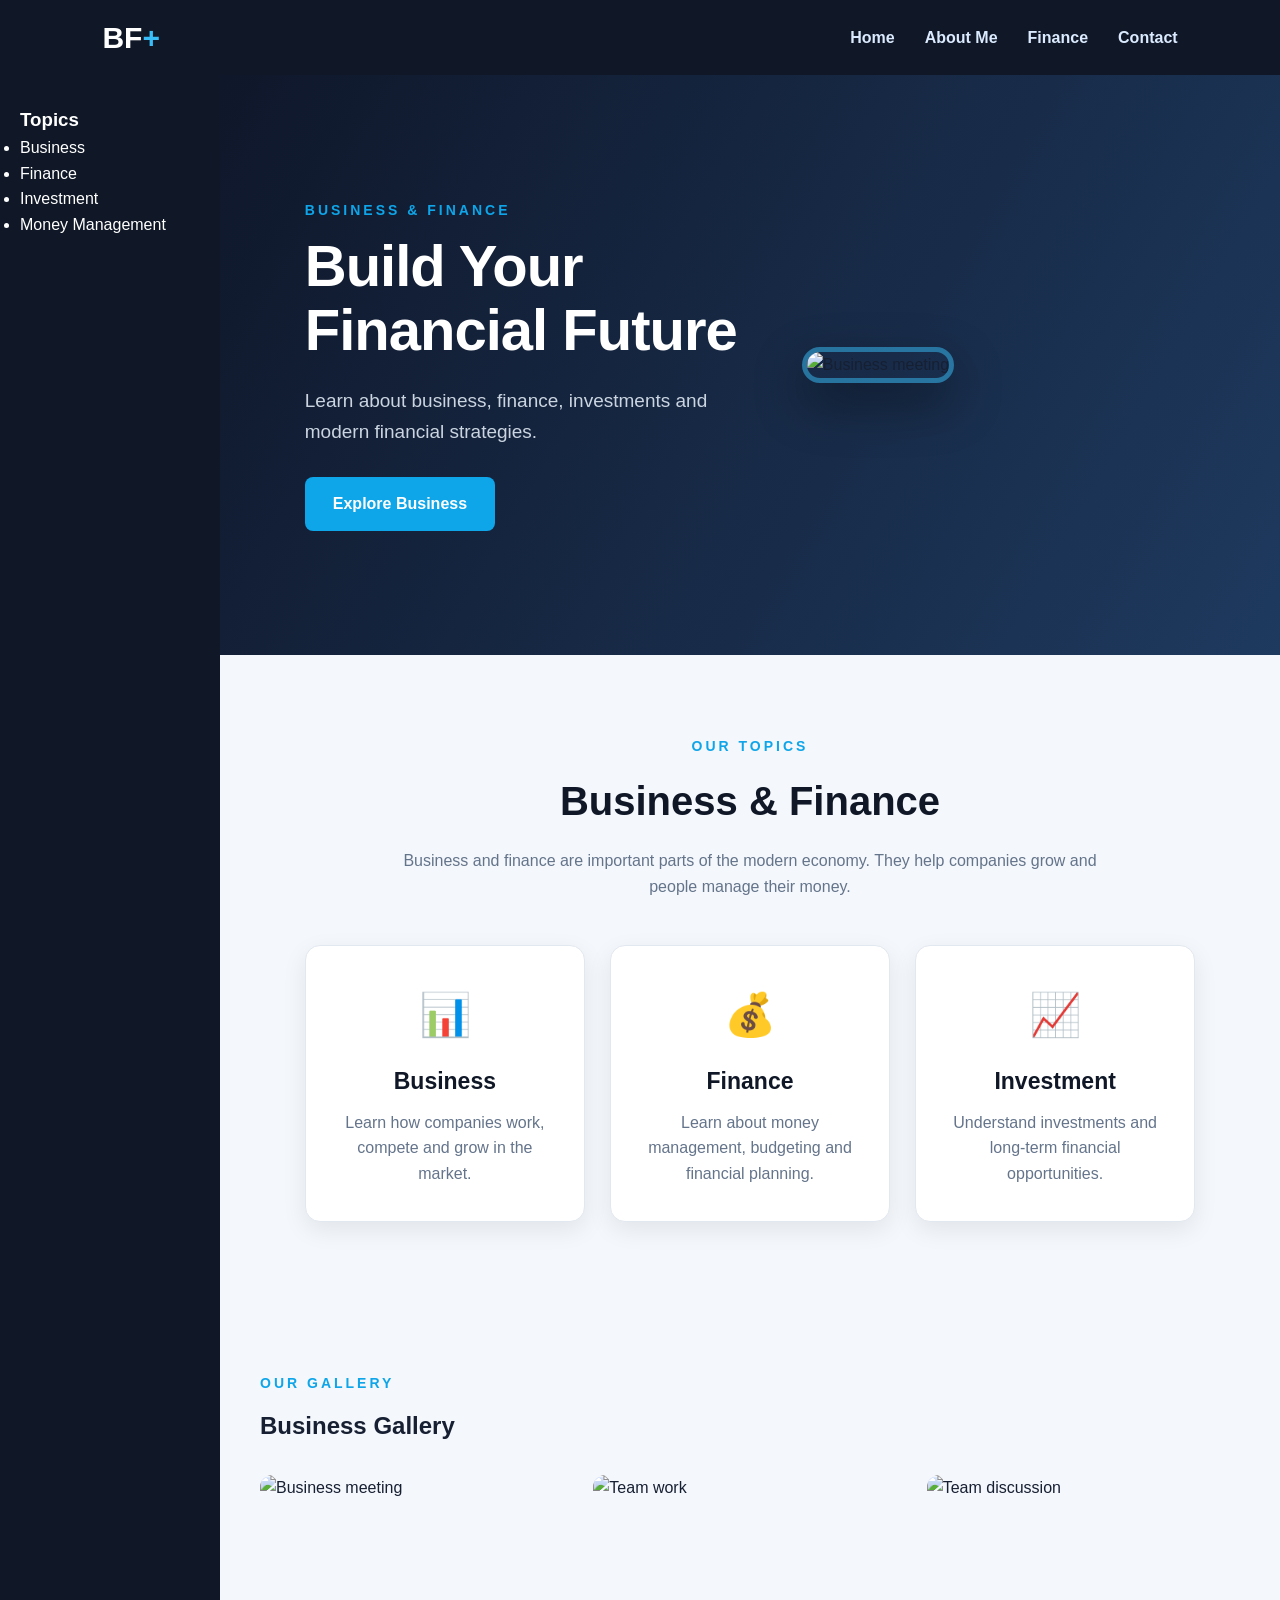
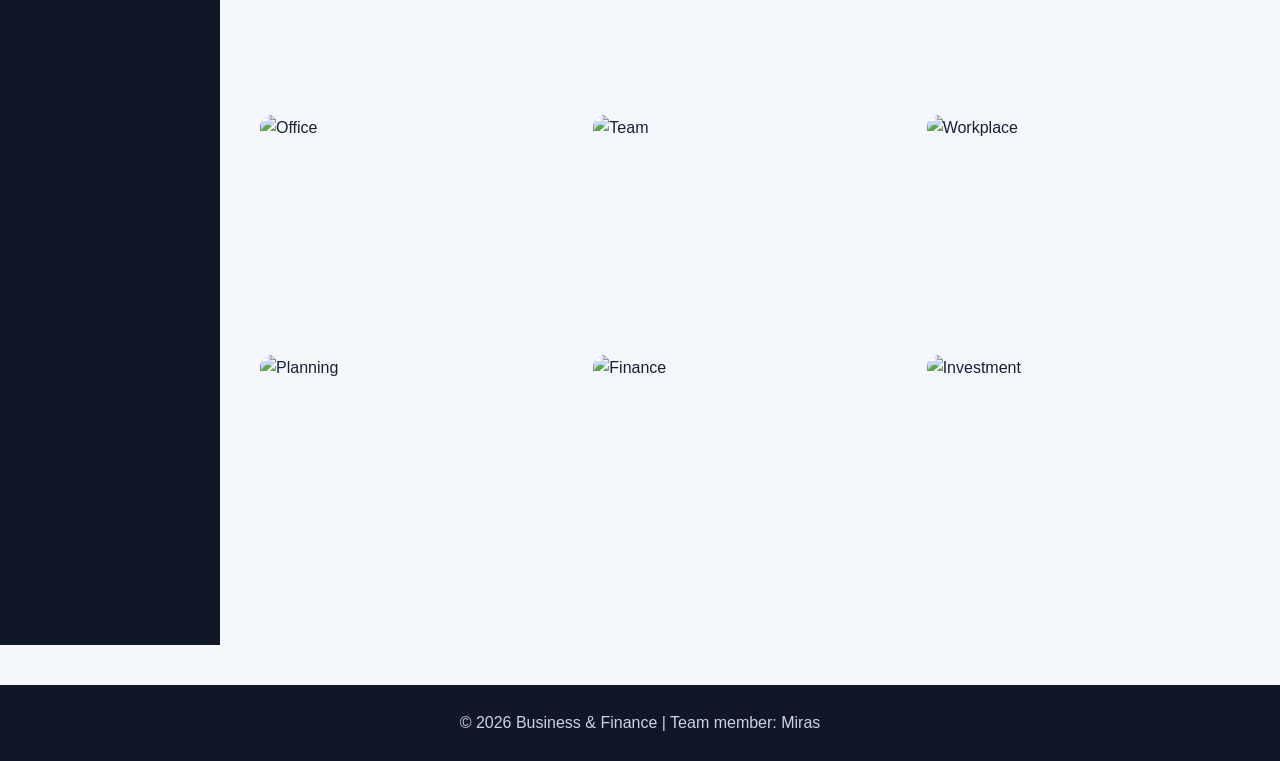
==== index.html @ dcc2f005 "Complete Assignment 2: Flexbox and Grid" ====
<!DOCTYPE html>
<html lang="en">

<head>
    <meta charset="UTF-8">
    <meta name="viewport" content="width=device-width, initial-scale=1.0">

    <title>Business & Finance</title>

    <link rel="stylesheet" href="style.css">
</head>

<body>

<div class="page-layout">

    <nav class="navbar">

        <div class="logo">
            BF<span>+</span>
        </div>

        <ul class="nav-links">
            <li><a href="index.html">Home</a></li>
            <li><a href="about.html">About Me</a></li>
            <li><a href="finance.html">Finance</a></li>
            <li><a href="contact.html">Contact</a></li>
        </ul>

    </nav>


    <aside class="sidebar">

        <h3>Topics</h3>

        <ul>
            <li>Business</li>
            <li>Finance</li>
            <li>Investment</li>
            <li>Money Management</li>
        </ul>

    </aside>


    <main class="main-content">

        <section class="hero">

            <div class="hero-text">

                <p class="small-title">BUSINESS & FINANCE</p>

                <h1 id="main-title">
                    Build Your<br>
                    Financial Future
                </h1>

                <p>
                    Learn about business, finance, investments
                    and modern financial strategies.
                </p>

                <a href="about.html" class="button">
                    Explore Business
                </a>

            </div>


            <div class="hero-image">

                <img
                        src="https://images.unsplash.com/photo-1556761175-b413da4baf72?auto=format&fit=crop&w=1000&q=80"
                        alt="Business meeting"
                >

            </div>

        </section>


        <section class="content-section">

            <p class="small-title">OUR TOPICS</p>

            <h2>Business & Finance</h2>

            <p class="section-text">
                Business and finance are important parts of the modern economy.
                They help companies grow and people manage their money.
            </p>


            <div class="cards">

                <div class="card">

                    <div class="card-icon">📊</div>

                    <h3>Business</h3>

                    <p>
                        Learn how companies work, compete
                        and grow in the market.
                    </p>

                </div>


                <div class="card">

                    <div class="card-icon">💰</div>

                    <h3>Finance</h3>

                    <p>
                        Learn about money management,
                        budgeting and financial planning.
                    </p>

                </div>


                <div class="card">

                    <div class="card-icon">📈</div>

                    <h3>Investment</h3>

                    <p>
                        Understand investments and
                        long-term financial opportunities.
                    </p>

                </div>

            </div>

        </section>
        <section class="gallery-section">

            <p class="small-title">OUR GALLERY</p>

            <h2>Business Gallery</h2>

            <div class="gallery">

                <div class="gallery-item">
                    <img src="https://images.unsplash.com/photo-1556761175-5973dc0f32e7?auto=format&fit=crop&w=600&q=80" alt="Business meeting">
                    <div class="gallery-caption">Business Meeting</div>
                </div>

                <div class="gallery-item">
                    <img src="https://images.unsplash.com/photo-1556761175-b413da4baf72?auto=format&fit=crop&w=600&q=80" alt="Team work">
                    <div class="gallery-caption">Team Work</div>
                </div>

                <div class="gallery-item">
                    <img src="https://images.unsplash.com/photo-1552664730-d307ca884978?auto=format&fit=crop&w=600&q=80" alt="Team discussion">
                    <div class="gallery-caption">Team Discussion</div>
                </div>

                <div class="gallery-item">
                    <img src="https://images.unsplash.com/photo-1551836022-d5d88e9218df?auto=format&fit=crop&w=600&q=80" alt="Office">
                    <div class="gallery-caption">Modern Office</div>
                </div>

                <div class="gallery-item">
                    <img src="https://images.unsplash.com/photo-1521737711867-e3b97375f902?auto=format&fit=crop&w=600&q=80" alt="Team">
                    <div class="gallery-caption">Our Team</div>
                </div>

                <div class="gallery-item">
                    <img src="https://images.unsplash.com/photo-1553877522-43269d4ea984?auto=format&fit=crop&w=600&q=80" alt="Workplace">
                    <div class="gallery-caption">Workplace</div>
                </div>

                <div class="gallery-item">
                    <img src="https://images.unsplash.com/photo-1454165804606-c3d57bc86b40?auto=format&fit=crop&w=600&q=80" alt="Planning">
                    <div class="gallery-caption">Financial Planning</div>
                </div>

                <div class="gallery-item">
                    <img src="https://images.unsplash.com/photo-1554224155-6726b3ff858f?auto=format&fit=crop&w=600&q=80" alt="Finance">
                    <div class="gallery-caption">Finance</div>
                </div>

                <div class="gallery-item">
                    <img src="https://images.unsplash.com/photo-1559526324-593bc073d938?auto=format&fit=crop&w=600&q=80" alt="Investment">
                    <div class="gallery-caption">Investment</div>
                </div>

            </div>

        </section>

    </main>


    <footer>

        <p>
            © 2026 Business & Finance |
            Team member: Miras
        </p>

    </footer>

</div>

</body>
</html>
---- style.css ----
* {

    margin: 0;
    padding: 0;
    box-sizing: border-box;
}


body {
    font-family: Arial, sans-serif;
    background: #f4f7fb;
    color: #172033;
    line-height: 1.6;
}


/* ================= NAVIGATION ================= */

.navbar {
    min-height: 75px;
    padding: 0 8%;

    display: flex;
    align-items: center;
    justify-content: space-between;

    background: #101827;

    box-shadow: 0 4px 20px rgba(0, 0, 0, 0.2);
}


.logo {
    color: white;
    font-size: 30px;
    font-weight: bold;
}


.logo span {
    color: #38bdf8;
}


.nav-links {
    display: flex;
    gap: 30px;

    list-style: none;
}


.nav-links a {
    color: #dbeafe;

    text-decoration: none;

    font-weight: bold;

    transition: 0.3s;
}


.nav-links a:hover {
    color: #38bdf8;
}


/* ================= HERO ================= */

.hero {
    min-height: 580px;

    padding: 70px 8%;

    display: flex;
    align-items: center;

    gap: 60px;

    background: linear-gradient(
            120deg,
            #0f172a,
            #1e3a5f
    );
}


.hero-text {
    width: 50%;
}


.small-title {
    color: #0ea5e9;

    font-size: 14px;

    font-weight: bold;

    letter-spacing: 3px;

    margin-bottom: 12px;
}


.hero-text h1 {
    color: white;

    font-size: 58px;

    line-height: 1.1;

    margin-bottom: 25px;
}


#main-title {
    letter-spacing: -1px;
}


.hero-text > p:not(.small-title) {
    color: #cbd5e1;

    font-size: 19px;

    max-width: 550px;

    margin-bottom: 30px;
}


.hero-image {
    width: 45%;
}


.hero-image img {
    width: 100%;

    height: 360px;

    object-fit: cover;

    border-radius: 20px;

    border: 5px solid rgba(56, 189, 248, 0.5);

    box-shadow:
            0 20px 50px rgba(0, 0, 0, 0.4);
}


.button {
    display: inline-block;

    padding: 14px 28px;

    background: #0ea5e9;

    color: white;

    text-decoration: none;

    border-radius: 8px;

    font-weight: bold;

    transition: 0.3s;
}


.button:hover {
    background: #0284c7;

    transform: translateY(-3px);
}


/* ================= HOME ================= */

.content-section {
    padding: 80px 8%;

    text-align: center;
}


.content-section h2 {
    font-size: 40px;

    color: #101827;

    margin-bottom: 15px;
}


.section-text {
    max-width: 700px;

    margin: auto;

    color: #64748b;
}


.cards {
    display: flex;


    gap: 25px;

    margin-top: 45px;
}


.card {
    background: white;

    padding: 35px 25px;

    border-radius: 15px;

    border: 1px solid #e2e8f0;

    box-shadow: 0 8px 25px rgba(15, 23, 42, 0.08);

    transition: 0.3s;

    flex: 1;
    display: flex;
    flex-direction: column;
}


.card:hover {
    transform: translateY(-8px);

    box-shadow:
            0 15px 35px rgba(15, 23, 42, 0.15);
}


.card-icon {
    font-size: 42px;

    margin-bottom: 15px;
}


.card h3 {
    color: #101827;

    font-size: 23px;

    margin-bottom: 10px;
}


.card p {
    color: #64748b;
}


/* ================= ABOUT ================= */

.about-section {
    padding: 80px 8%;

    text-align: center;
}


.about-section h1 {
    font-size: 42px;

    color: #101827;

    margin-bottom: 15px;
}


.profile {
    max-width: 1000px;

    margin: 40px auto 0;

    background: white;

    padding: 45px;

    border-radius: 20px;

    box-shadow:
            0 10px 30px rgba(15, 23, 42, 0.08);
}


/* ABOUT TOP */

.about-top {
    display: grid;

    grid-template-columns: 260px 1fr;

    gap: 45px;

    align-items: center;

    text-align: left;
}


.profile-img {
    width: 240px;

    height: 240px;

    object-fit: cover;

    border-radius: 50%;

    border: 6px solid #0ea5e9;

    box-shadow:
            0 10px 30px rgba(14, 165, 233, 0.2);
}


.about-intro h2 {
    font-size: 34px;

    color: #101827;

    margin-bottom: 15px;
}


.about-intro p {
    color: #64748b;

    margin-bottom: 15px;
}


.about-intro .button {
    margin-top: 10px;
}


/* INFO CARDS */

.info-cards {
    display: grid;

    grid-template-columns:
        repeat(3, 1fr);

    gap: 18px;

    margin-top: 45px;
}


.info-card {
    padding: 22px;

    background: #f8fafc;

    border: 1px solid #e2e8f0;

    border-radius: 14px;

    text-align: center;
}


.info-card span {
    display: block;

    color: #0ea5e9;

    font-size: 25px;

    font-weight: bold;

    margin-bottom: 5px;
}


.info-card p {
    color: #64748b;

    margin: 0;
}


/* ABOUT CONTENT */

.about-content {
    display: grid;

    grid-template-columns: 1fr 1fr;

    gap: 25px;

    margin-top: 35px;
}


.about-box {
    padding: 30px;

    background: #f8fafc;

    border-radius: 15px;

    border: 1px solid #e2e8f0;

    text-align: left;
}


.about-box h3 {
    font-size: 23px;

    color: #101827;

    margin-bottom: 15px;
}


.about-box p {
    color: #64748b;

    margin-bottom: 12px;
}


.about-box ul {
    margin-left: 20px;
}


.about-box li {
    color: #475569;

    margin-bottom: 9px;
}


/* MY VISION */

.career-box {
    margin-top: 35px;

    padding: 40px;

    background:
            linear-gradient(
                    120deg,
                    #0f172a,
                    #1e3a5f
            );

    border-radius: 18px;

    text-align: left;
}


.career-box h2 {
    color: white;

    font-size: 30px;

    margin-bottom: 15px;
}


.career-box p:not(.small-title) {
    color: #cbd5e1;

    margin-bottom: 12px;
}


/* JOIN BOX */

.join-box {
    margin-top: 30px;

    padding: 35px;

    background: #f0f9ff;

    border-radius: 18px;

    border: 1px solid #bae6fd;
}


.join-box h2 {
    color: #101827;

    font-size: 28px;

    margin-bottom: 12px;
}


.join-box p {
    color: #64748b;

    max-width: 650px;

    margin: 0 auto 22px;
}


/* ================= FINANCE ================= */

.finance-section {
    padding: 80px 8%;

    text-align: center;
}


.finance-section h1 {
    font-size: 42px;

    color: #101827;

    margin-bottom: 15px;
}


.intro {
    max-width: 750px;

    margin: auto;

    color: #64748b;
}


.finance-image {
    width: 100%;

    max-width: 1000px;

    height: 330px;

    object-fit: cover;

    display: block;

    margin: 35px auto;

    border-radius: 18px;

    box-shadow:
            0 10px 30px rgba(15, 23, 42, 0.15);
}


.finance-grid {
    display: grid;

    grid-template-columns:
        repeat(2, 1fr);

    gap: 25px;

    margin: 40px 0;
}


.finance-card {
    background: white;

    padding: 30px;

    text-align: left;

    border-radius: 15px;

    border: 1px solid #e2e8f0;

    box-shadow:
            0 8px 20px rgba(15, 23, 42, 0.07);

    transition: 0.3s;
}


.finance-card:hover {
    transform: translateY(-5px);

    border-color: #38bdf8;
}


.finance-card h2 {
    color: #101827;

    margin-bottom: 10px;
}


.finance-card p {
    color: #64748b;
}


/* ================= TABLE ================= */

.table-title {
    margin-top: 60px;

    margin-bottom: 20px;

    color: #101827;
}


.finance-table {
    width: 100%;

    border-collapse: collapse;

    background: white;

    border-radius: 12px;

    overflow: hidden;

    box-shadow:
            0 8px 25px rgba(15, 23, 42, 0.08);
}


.finance-table th {
    background: #101827;

    color: white;

    padding: 17px;

    text-align: left;
}


.finance-table td {
    padding: 16px;

    border-bottom:
            1px solid #e2e8f0;

    text-align: left;
}


.finance-table tr:hover {
    background: #f0f9ff;
}


/* ================= CONTACT ================= */

.contact-section {
    padding: 80px 8%;

    text-align: center;
}


.contact-section h1 {
    font-size: 42px;

    color: #101827;

    margin-bottom: 10px;
}


.contact-intro {
    color: #64748b;

    margin-bottom: 35px;
}


.contact-container {
    max-width: 750px;

    margin: auto;

    background: white;

    padding: 40px;

    border-radius: 20px;

    box-shadow:
            0 10px 30px rgba(15, 23, 42, 0.1);
}


.contact-image {
    width: 100%;

    height: 230px;

    object-fit: cover;

    border-radius: 14px;

    margin-bottom: 30px;
}


/* ================= FORM ================= */

form {
    text-align: left;
}


.form-group {
    margin-bottom: 22px;
}


.form-group > label {
    display: block;

    font-weight: bold;

    margin-bottom: 8px;

    color: #172033;
}


.form-group input,
.form-group select,
.form-group textarea {
    width: 100%;

    padding: 13px;

    border:
            1px solid #cbd5e1;

    border-radius: 8px;

    font-size: 16px;

    font-family: Arial, sans-serif;

    outline: none;
}


.form-group input:focus,
.form-group select:focus,
.form-group textarea:focus {
    border-color: #0ea5e9;

    box-shadow:
            0 0 0 3px
            rgba(14, 165, 233, 0.12);
}


.form-group textarea {
    min-height: 140px;

    resize: vertical;
}


.radio-group {
    display: flex;

    gap: 25px;

    flex-wrap: wrap;
}


.radio-group label {
    color: #475569;
}


.radio-group input {
    width: auto;

    margin-right: 5px;
}


.submit-button {
    width: 100%;

    padding: 14px;

    background: #0ea5e9;

    color: white;

    border: none;

    border-radius: 8px;

    font-size: 16px;

    font-weight: bold;

    cursor: pointer;

    transition: 0.3s;
}


.submit-button:hover {
    background: #0284c7;

    transform: translateY(-2px);
}


/* ================= FOOTER ================= */

footer {
    background: #101827;

    color: #cbd5e1;

    text-align: center;

    padding: 25px;

    margin-top: 40px;
}


footer p {
    margin: 0;
}


/* ================= MOBILE ================= */

@media (max-width: 768px) {

    .navbar {
        flex-direction: column;

        padding: 20px;

        gap: 15px;
    }


    .nav-links {
        gap: 15px;

        flex-wrap: wrap;

        justify-content: center;
    }


    .hero {
        flex-direction: column;

        text-align: center;

        padding: 60px 6%;
    }


    .hero-text,
    .hero-image {
        width: 100%;
    }


    .hero-text h1 {
        font-size: 40px;
    }


    .cards {
        grid-template-columns: 1fr;
    }


    .about-top {
        grid-template-columns: 1fr;

        text-align: center;
    }


    .profile-img {
        margin: auto;
    }


    .info-cards {
        grid-template-columns: 1fr;
    }


    .about-content {
        grid-template-columns: 1fr;
    }


    .finance-grid {
        grid-template-columns: 1fr;
    }


    .finance-table {
        font-size: 13px;
    }


    .finance-table th,
    .finance-table td {
        padding: 10px;
    }


    .profile,
    .contact-container {
        padding: 25px;
    }


    .career-box {
        padding: 28px;
    }


    .radio-group {
        flex-direction: column;

        gap: 8px;
    }
    .page-layout {
        display: grid;

        grid-template-columns: 220px 1fr;

        grid-template-rows: auto 1fr auto;

        grid-template-areas:
        "header header"
        "sidebar main"
        "footer footer";

        min-height: 100vh;
    }
    .navbar {
        grid-area: header;
    }

    .sidebar {
        grid-area: sidebar;
    }

    .main-content {
        grid-area: main;
    }

    footer {
        grid-area: footer;
    }
    .sidebar {
        background: #101827;
        color: white;
        padding: 30px 20px;
    }

    .sidebar h3 {
        margin-bottom: 20px;
    }

    .sidebar ul {
        list-style: none;
        padding: 0;
    }

    .sidebar li {
        margin-bottom: 15px;
    }
    .main-content {
        min-width: 0;
    }

}
/* ================= ASSIGNMENT 2 GRID ================= */

.page-layout {
    display: grid !important;
    grid-template-columns: 220px 1fr;
    grid-template-rows: auto 1fr auto;

    grid-template-areas:
        "header header"
        "sidebar main"
        "footer footer";

    min-height: 100vh;
}

.page-layout > .navbar {
    grid-area: header;
}

.page-layout > .sidebar {
    grid-area: sidebar;

    background: #101827;
    color: white;

    padding: 30px 20px;
}

.page-layout > .main-content {
    grid-area: main;
    min-width: 0;
}

.page-layout > footer {
    grid-area: footer;
}
.gallery-section {
    padding: 70px 40px;
}

.gallery-section h2 {
    margin-bottom: 30px;
}

.gallery {
    display: grid;
    grid-template-columns: repeat(3, 1fr);
    gap: 20px;
}

.gallery-item {
    position: relative;
    overflow: hidden;
    border-radius: 12px;
    height: 220px;
}

.gallery-item img {
    width: 100%;
    height: 100%;
    object-fit: cover;
    display: block;
}
.gallery-caption {
    position: absolute;
    bottom: 0;
    left: 0;
    right: 0;

    padding: 15px;

    background: rgba(16, 24, 39, 0.8);
    color: white;

    text-align: center;

    transform: translateY(100%);
    transition: 0.3s;
}

.gallery-item:hover .gallery-caption {
    transform: translateY(0);
}
@media (max-width: 768px) {

    .page-layout {
        grid-template-columns: 1fr;

        grid-template-rows: auto auto 1fr auto;

        grid-template-areas:
            "header"
            "sidebar"
            "main"
            "footer";
    }

    .navbar {
        flex-direction: column;
        gap: 20px;
        padding: 20px;
    }

    .nav-links {
        gap: 15px;
        flex-wrap: wrap;
        justify-content: center;
    }

    .sidebar {
        padding: 20px;
    }

    .hero {
        flex-direction: column;
    }

    .cards {
        flex-direction: column;
    }

    .gallery {
        grid-template-columns: 1fr;
    }
}
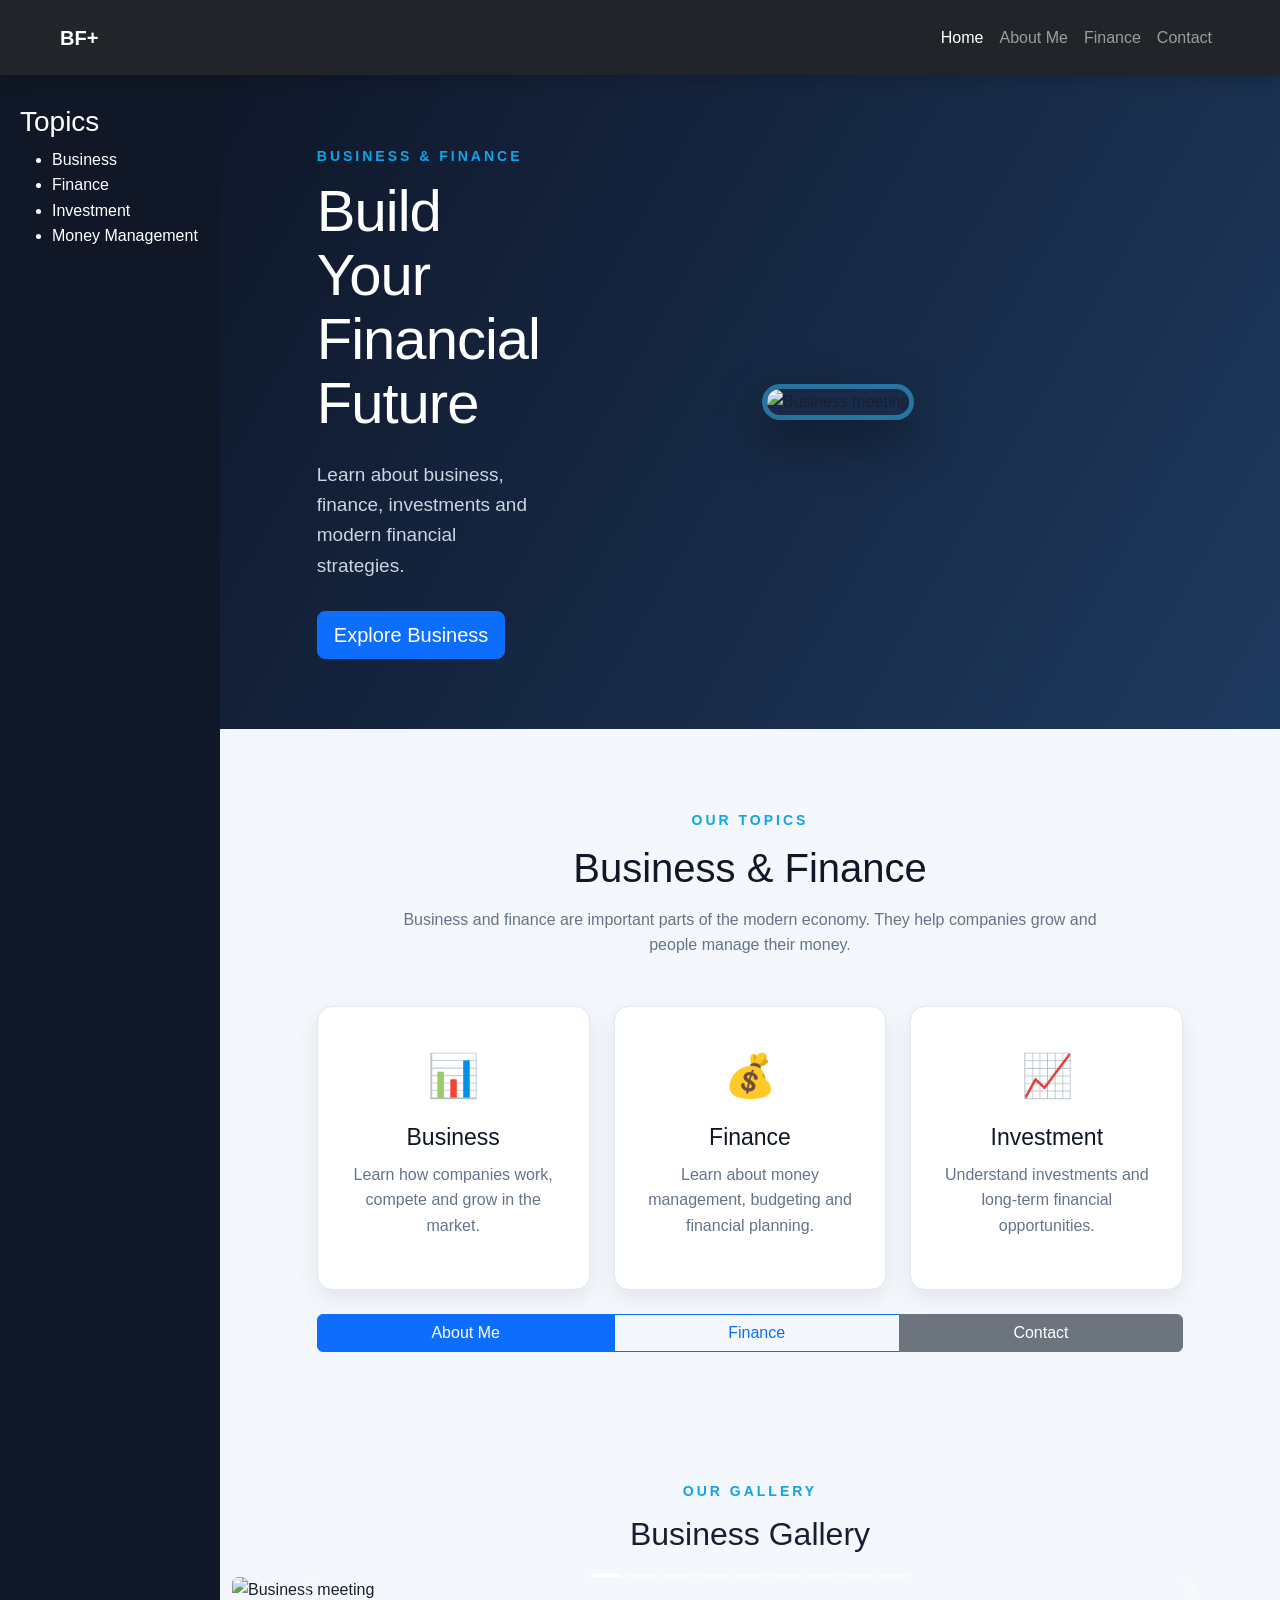
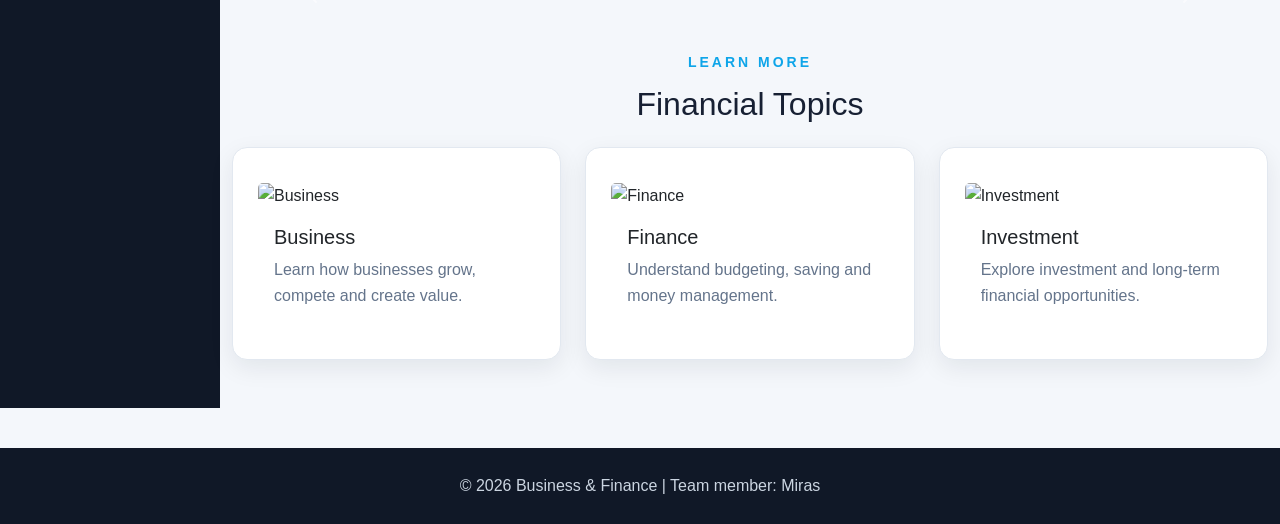
==== commit 8395f676: "Add responsive Bootstrap design" ====
--- a/index.html
+++ b/index.html
@@ -7,6 +7,11 @@
 
     <title>Business & Finance</title>
 
+    <!-- Bootstrap CSS -->
+    <link href="https://cdn.jsdelivr.net/npm/bootstrap@5.3.8/dist/css/bootstrap.min.css"
+          rel="stylesheet">
+
+    <!-- My CSS -->
     <link rel="stylesheet" href="style.css">
 </head>
 
@@ -14,21 +19,66 @@
 
 <div class="page-layout">
 
-    <nav class="navbar">
-
-        <div class="logo">
-            BF<span>+</span>
+    <!-- ================= NAVIGATION ================= -->
+
+    <nav class="navbar navbar-expand-lg navbar-dark bg-dark px-3 px-lg-5 py-3">
+
+        <div class="container-fluid">
+
+            <a class="navbar-brand fw-bold" href="index.html">
+                BF+
+            </a>
+
+            <button class="navbar-toggler"
+                    type="button"
+                    data-bs-toggle="collapse"
+                    data-bs-target="#mainNavbar"
+                    aria-controls="mainNavbar"
+                    aria-expanded="false"
+                    aria-label="Toggle navigation">
+
+                <span class="navbar-toggler-icon"></span>
+
+            </button>
+
+            <div class="collapse navbar-collapse" id="mainNavbar">
+
+                <ul class="navbar-nav ms-auto">
+
+                    <li class="nav-item">
+                        <a class="nav-link active" href="index.html">
+                            Home
+                        </a>
+                    </li>
+
+                    <li class="nav-item">
+                        <a class="nav-link" href="about.html">
+                            About Me
+                        </a>
+                    </li>
+
+                    <li class="nav-item">
+                        <a class="nav-link" href="finance.html">
+                            Finance
+                        </a>
+                    </li>
+
+                    <li class="nav-item">
+                        <a class="nav-link" href="contact.html">
+                            Contact
+                        </a>
+                    </li>
+
+                </ul>
+
+            </div>
+
         </div>
 
-        <ul class="nav-links">
-            <li><a href="index.html">Home</a></li>
-            <li><a href="about.html">About Me</a></li>
-            <li><a href="finance.html">Finance</a></li>
-            <li><a href="contact.html">Contact</a></li>
-        </ul>
-
     </nav>
 
+
+    <!-- ================= SIDEBAR ================= -->
 
     <aside class="sidebar">
 
@@ -44,160 +94,534 @@
     </aside>
 
 
+    <!-- ================= MAIN ================= -->
+
     <main class="main-content">
 
+
+        <!-- ================= HERO ================= -->
+
         <section class="hero">
 
-            <div class="hero-text">
-
-                <p class="small-title">BUSINESS & FINANCE</p>
-
-                <h1 id="main-title">
-                    Build Your<br>
-                    Financial Future
-                </h1>
-
-                <p>
-                    Learn about business, finance, investments
-                    and modern financial strategies.
-                </p>
-
-                <a href="about.html" class="button">
-                    Explore Business
-                </a>
+            <div class="container">
+
+                <div class="row align-items-center g-4">
+
+                    <!-- LEFT SIDE -->
+
+                    <div class="col-12 col-lg-6">
+
+                        <div class="hero-text">
+
+                            <p class="small-title">
+                                BUSINESS & FINANCE
+                            </p>
+
+                            <h1 id="main-title">
+                                Build Your<br>
+                                Financial Future
+                            </h1>
+
+                            <p>
+                                Learn about business, finance,
+                                investments and modern financial
+                                strategies.
+                            </p>
+
+                            <a href="about.html" class="btn btn-primary btn-lg">
+                                Explore Business
+                            </a>
+                        </div>
+
+                    </div>
+
+
+                    <!-- RIGHT SIDE -->
+
+                    <div class="col-12 col-lg-6">
+
+                        <div class="hero-image">
+
+                            <img
+                                    src="https://images.unsplash.com/photo-1556761175-b413da4baf72?auto=format&fit=crop&w=1000&q=80"
+                                    alt="Business meeting"
+                            >
+
+                        </div>
+
+                    </div>
+
+                </div>
 
             </div>
 
-
-            <div class="hero-image">
-
-                <img
-                        src="https://images.unsplash.com/photo-1556761175-b413da4baf72?auto=format&fit=crop&w=1000&q=80"
-                        alt="Business meeting"
-                >
+        </section>
+
+
+        <!-- ================= TOPICS ================= -->
+
+        <section class="content-section">
+
+            <p class="small-title">
+                OUR TOPICS
+            </p>
+
+            <h2>
+                Business & Finance
+            </h2>
+
+            <p class="section-text">
+                Business and finance are important parts
+                of the modern economy. They help companies
+                grow and people manage their money.
+            </p>
+
+
+            <!-- BOOTSTRAP GRID -->
+
+            <div class="container mt-5">
+
+                <div class="row g-4">
+
+
+                    <!-- CARD 1 -->
+
+                    <div class="col-12 col-md-6 col-lg-4">
+
+                        <div class="card h-100">
+
+                            <div class="card-icon">
+                                📊
+                            </div>
+
+                            <h3>
+                                Business
+                            </h3>
+
+                            <p>
+                                Learn how companies work,
+                                compete and grow in the market.
+                            </p>
+
+                        </div>
+
+                    </div>
+
+
+                    <!-- CARD 2 -->
+
+                    <div class="col-12 col-md-6 col-lg-4">
+
+                        <div class="card h-100">
+
+                            <div class="card-icon">
+                                💰
+                            </div>
+
+                            <h3>
+                                Finance
+                            </h3>
+
+                            <p>
+                                Learn about money management,
+                                budgeting and financial planning.
+                            </p>
+
+                        </div>
+
+                    </div>
+
+
+                    <!-- CARD 3 -->
+
+                    <div class="col-12 col-md-6 col-lg-4">
+
+                        <div class="card h-100">
+
+                            <div class="card-icon">
+                                📈
+                            </div>
+
+                            <h3>
+                                Investment
+                            </h3>
+
+                            <p>
+                                Understand investments and
+                                long-term financial opportunities.
+                            </p>
+
+                        </div>
+
+                    </div>
+
+                    <div class="btn-group mt-4" role="group">
+
+                        <a href="about.html" class="btn btn-primary">
+                            About Me
+                        </a>
+
+                        <a href="finance.html" class="btn btn-outline-primary">
+                            Finance
+                        </a>
+
+                        <a href="contact.html" class="btn btn-secondary">
+                            Contact
+                        </a>
+
+                    </div>
+
+
+                </div>
 
             </div>
 
         </section>
 
 
-        <section class="content-section">
-
-            <p class="small-title">OUR TOPICS</p>
-
-            <h2>Business & Finance</h2>
-
-            <p class="section-text">
-                Business and finance are important parts of the modern economy.
-                They help companies grow and people manage their money.
-            </p>
-
-
-            <div class="cards">
-
-                <div class="card">
-
-                    <div class="card-icon">📊</div>
-
-                    <h3>Business</h3>
-
-                    <p>
-                        Learn how companies work, compete
-                        and grow in the market.
-                    </p>
+        <!-- ================= GALLERY ================= -->
+
+        <!-- ================= BOOTSTRAP CAROUSEL ================= -->
+
+        <!-- ================= BOOTSTRAP CAROUSEL ================= -->
+
+        <section class="container my-5">
+
+            <p class="small-title text-center">OUR GALLERY</p>
+            <h2 class="text-center mb-4">Business Gallery</h2>
+
+            <div id="businessCarousel"
+                 class="carousel slide"
+                 data-bs-ride="carousel">
+
+                <!-- INDICATORS -->
+                <div class="carousel-indicators">
+
+                    <button type="button"
+                            data-bs-target="#businessCarousel"
+                            data-bs-slide-to="0"
+                            class="active"
+                            aria-current="true"
+                            aria-label="Slide 1"></button>
+
+                    <button type="button"
+                            data-bs-target="#businessCarousel"
+                            data-bs-slide-to="1"
+                            aria-label="Slide 2"></button>
+
+                    <button type="button"
+                            data-bs-target="#businessCarousel"
+                            data-bs-slide-to="2"
+                            aria-label="Slide 3"></button>
+
+                    <button type="button"
+                            data-bs-target="#businessCarousel"
+                            data-bs-slide-to="3"
+                            aria-label="Slide 4"></button>
+
+                    <button type="button"
+                            data-bs-target="#businessCarousel"
+                            data-bs-slide-to="4"
+                            aria-label="Slide 5"></button>
+
+                    <button type="button"
+                            data-bs-target="#businessCarousel"
+                            data-bs-slide-to="5"
+                            aria-label="Slide 6"></button>
+
+                    <button type="button"
+                            data-bs-target="#businessCarousel"
+                            data-bs-slide-to="6"
+                            aria-label="Slide 7"></button>
+
+                    <button type="button"
+                            data-bs-target="#businessCarousel"
+                            data-bs-slide-to="7"
+                            aria-label="Slide 8"></button>
+
+                    <button type="button"
+                            data-bs-target="#businessCarousel"
+                            data-bs-slide-to="8"
+                            aria-label="Slide 9"></button>
 
                 </div>
 
 
-                <div class="card">
-
-                    <div class="card-icon">💰</div>
-
-                    <h3>Finance</h3>
-
-                    <p>
-                        Learn about money management,
-                        budgeting and financial planning.
-                    </p>
+                <!-- IMAGES -->
+                <div class="carousel-inner rounded">
+
+                    <!-- 1 -->
+                    <div class="carousel-item active">
+
+                        <img
+                                src="https://images.unsplash.com/photo-1556761175-5973dc0f32e7?auto=format&fit=crop&w=1000&q=80"
+                                class="d-block w-100"
+                                alt="Business meeting">
+
+                        <div class="carousel-caption">
+                            <h5>Business Meeting</h5>
+                        </div>
+
+                    </div>
+
+
+                    <!-- 2 -->
+                    <div class="carousel-item">
+
+                        <img
+                                src="https://images.unsplash.com/photo-1556761175-b413da4baf72?auto=format&fit=crop&w=1000&q=80"
+                                class="d-block w-100"
+                                alt="Team work">
+
+                        <div class="carousel-caption">
+                            <h5>Team Work</h5>
+                        </div>
+
+                    </div>
+
+
+                    <!-- 3 -->
+                    <div class="carousel-item">
+
+                        <img
+                                src="https://images.unsplash.com/photo-1552664730-d307ca884978?auto=format&fit=crop&w=1000&q=80"
+                                class="d-block w-100"
+                                alt="Team discussion">
+
+                        <div class="carousel-caption">
+                            <h5>Team Discussion</h5>
+                        </div>
+
+                    </div>
+
+
+                    <!-- 4 -->
+                    <div class="carousel-item">
+
+                        <img
+                                src="https://images.unsplash.com/photo-1551836022-d5d88e9218df?auto=format&fit=crop&w=1000&q=80"
+                                class="d-block w-100"
+                                alt="Modern office">
+
+                        <div class="carousel-caption">
+                            <h5>Modern Office</h5>
+                        </div>
+
+                    </div>
+
+
+                    <!-- 5 -->
+                    <div class="carousel-item">
+
+                        <img
+                                src="https://images.unsplash.com/photo-1521737711867-e3b97375f902?auto=format&fit=crop&w=1000&q=80"
+                                class="d-block w-100"
+                                alt="Business team">
+
+                        <div class="carousel-caption">
+                            <h5>Our Team</h5>
+                        </div>
+
+                    </div>
+
+
+                    <!-- 6 -->
+                    <div class="carousel-item">
+
+                        <img
+                                src="https://images.unsplash.com/photo-1553877522-43269d4ea984?auto=format&fit=crop&w=1000&q=80"
+                                class="d-block w-100"
+                                alt="Workplace">
+
+                        <div class="carousel-caption">
+                            <h5>Workplace</h5>
+                        </div>
+
+                    </div>
+
+
+                    <!-- 7 -->
+                    <div class="carousel-item">
+
+                        <img
+                                src="https://images.unsplash.com/photo-1454165804606-c3d57bc86b40?auto=format&fit=crop&w=1000&q=80"
+                                class="d-block w-100"
+                                alt="Financial planning">
+
+                        <div class="carousel-caption">
+                            <h5>Financial Planning</h5>
+                        </div>
+
+                    </div>
+
+
+                    <!-- 8 -->
+                    <div class="carousel-item">
+
+                        <img
+                                src="https://images.unsplash.com/photo-1554224155-6726b3ff858f?auto=format&fit=crop&w=1000&q=80"
+                                class="d-block w-100"
+                                alt="Finance">
+
+                        <div class="carousel-caption">
+                            <h5>Finance</h5>
+                        </div>
+
+                    </div>
+
+
+                    <!-- 9 -->
+                    <div class="carousel-item">
+
+                        <img
+                                src="https://images.unsplash.com/photo-1559526324-593bc073d938?auto=format&fit=crop&w=1000&q=80"
+                                class="d-block w-100"
+                                alt="Investment">
+
+                        <div class="carousel-caption">
+                            <h5>Investment</h5>
+                        </div>
+
+                    </div>
 
                 </div>
 
 
-                <div class="card">
-
-                    <div class="card-icon">📈</div>
-
-                    <h3>Investment</h3>
-
-                    <p>
-                        Understand investments and
-                        long-term financial opportunities.
-                    </p>
+                <!-- PREVIOUS BUTTON -->
+                <button class="carousel-control-prev"
+                        type="button"
+                        data-bs-target="#businessCarousel"
+                        data-bs-slide="prev">
+
+                    <span class="carousel-control-prev-icon"></span>
+
+                    <span class="visually-hidden">
+                Previous
+            </span>
+
+                </button>
+
+
+                <!-- NEXT BUTTON -->
+                <button class="carousel-control-next"
+                        type="button"
+                        data-bs-target="#businessCarousel"
+                        data-bs-slide="next">
+
+                    <span class="carousel-control-next-icon"></span>
+
+                    <span class="visually-hidden">
+                Next
+            </span>
+
+                </button>
+
+            </div>
+
+        </section>
+
+        <!-- ================= BOOTSTRAP CARDS ================= -->
+
+        <section class="container my-5">
+
+            <p class="small-title text-center">LEARN MORE</p>
+            <h2 class="text-center mb-4">Financial Topics</h2>
+
+            <div class="row g-4">
+
+                <!-- CARD 1 -->
+                <div class="col-12 col-md-6 col-lg-4">
+
+                    <div class="card h-100">
+
+                        <img
+                                src="https://images.unsplash.com/photo-1454165804606-c3d57bc86b40?auto=format&fit=crop&w=600&q=80"
+                                class="card-img-top"
+                                alt="Business">
+
+                        <div class="card-body">
+
+                            <h5 class="card-title">
+                                Business
+                            </h5>
+
+                            <p class="card-text">
+                                Learn how businesses grow,
+                                compete and create value.
+                            </p>
+
+                        </div>
+
+                    </div>
 
                 </div>
 
+
+                <!-- CARD 2 -->
+                <div class="col-12 col-md-6 col-lg-4">
+
+                    <div class="card h-100">
+
+                        <img
+                                src="https://images.unsplash.com/photo-1554224155-6726b3ff858f?auto=format&fit=crop&w=600&q=80"
+                                class="card-img-top"
+                                alt="Finance">
+
+                        <div class="card-body">
+
+                            <h5 class="card-title">
+                                Finance
+                            </h5>
+
+                            <p class="card-text">
+                                Understand budgeting,
+                                saving and money management.
+                            </p>
+
+                        </div>
+
+                    </div>
+
+                </div>
+
+
+                <!-- CARD 3 -->
+                <div class="col-12 col-md-6 col-lg-4">
+
+                    <div class="card h-100">
+
+                        <img
+                                src="https://images.unsplash.com/photo-1559526324-593bc073d938?auto=format&fit=crop&w=600&q=80"
+                                class="card-img-top"
+                                alt="Investment">
+
+                        <div class="card-body">
+
+                            <h5 class="card-title">
+                                Investment
+                            </h5>
+
+                            <p class="card-text">
+                                Explore investment and
+                                long-term financial opportunities.
+                            </p>
+
+                        </div>
+
+                    </div>
+
+                </div>
+
             </div>
 
         </section>
-        <section class="gallery-section">
-
-            <p class="small-title">OUR GALLERY</p>
-
-            <h2>Business Gallery</h2>
-
-            <div class="gallery">
-
-                <div class="gallery-item">
-                    <img src="https://images.unsplash.com/photo-1556761175-5973dc0f32e7?auto=format&fit=crop&w=600&q=80" alt="Business meeting">
-                    <div class="gallery-caption">Business Meeting</div>
-                </div>
-
-                <div class="gallery-item">
-                    <img src="https://images.unsplash.com/photo-1556761175-b413da4baf72?auto=format&fit=crop&w=600&q=80" alt="Team work">
-                    <div class="gallery-caption">Team Work</div>
-                </div>
-
-                <div class="gallery-item">
-                    <img src="https://images.unsplash.com/photo-1552664730-d307ca884978?auto=format&fit=crop&w=600&q=80" alt="Team discussion">
-                    <div class="gallery-caption">Team Discussion</div>
-                </div>
-
-                <div class="gallery-item">
-                    <img src="https://images.unsplash.com/photo-1551836022-d5d88e9218df?auto=format&fit=crop&w=600&q=80" alt="Office">
-                    <div class="gallery-caption">Modern Office</div>
-                </div>
-
-                <div class="gallery-item">
-                    <img src="https://images.unsplash.com/photo-1521737711867-e3b97375f902?auto=format&fit=crop&w=600&q=80" alt="Team">
-                    <div class="gallery-caption">Our Team</div>
-                </div>
-
-                <div class="gallery-item">
-                    <img src="https://images.unsplash.com/photo-1553877522-43269d4ea984?auto=format&fit=crop&w=600&q=80" alt="Workplace">
-                    <div class="gallery-caption">Workplace</div>
-                </div>
-
-                <div class="gallery-item">
-                    <img src="https://images.unsplash.com/photo-1454165804606-c3d57bc86b40?auto=format&fit=crop&w=600&q=80" alt="Planning">
-                    <div class="gallery-caption">Financial Planning</div>
-                </div>
-
-                <div class="gallery-item">
-                    <img src="https://images.unsplash.com/photo-1554224155-6726b3ff858f?auto=format&fit=crop&w=600&q=80" alt="Finance">
-                    <div class="gallery-caption">Finance</div>
-                </div>
-
-                <div class="gallery-item">
-                    <img src="https://images.unsplash.com/photo-1559526324-593bc073d938?auto=format&fit=crop&w=600&q=80" alt="Investment">
-                    <div class="gallery-caption">Investment</div>
-                </div>
-
-            </div>
-
-        </section>
+
+
 
     </main>
 
+
+    <!-- ================= FOOTER ================= -->
 
     <footer>
 
@@ -210,5 +634,10 @@
 
 </div>
 
+
+<!-- Bootstrap JavaScript -->
+<script src="https://cdn.jsdelivr.net/npm/bootstrap@5.3.8/dist/js/bootstrap.bundle.min.js"></script>
+
 </body>
+
 </html>
--- a/style.css
+++ b/style.css
@@ -1131,4 +1131,41 @@
     .gallery {
         grid-template-columns: 1fr;
     }
+
+}
+/* ========== ASSIGNMENT 3 ========== */
+
+.cards {
+    display: grid;
+    grid-template-columns: repeat(3, 1fr);
+}
+
+/* TABLET */
+@media (max-width: 992px) {
+    .cards {
+        grid-template-columns: repeat(2, 1fr);
+    }
+
+    .hero-text h1 {
+        font-size: 42px;
+    }
+
+    .section-text {
+        font-size: 16px;
+    }
+}
+
+/* MOBILE */
+@media (max-width: 576px) {
+    .cards {
+        grid-template-columns: 1fr;
+    }
+
+    .hero-text h1 {
+        font-size: 30px;
+    }
+
+    .section-text {
+        font-size: 14px;
+    }
 }
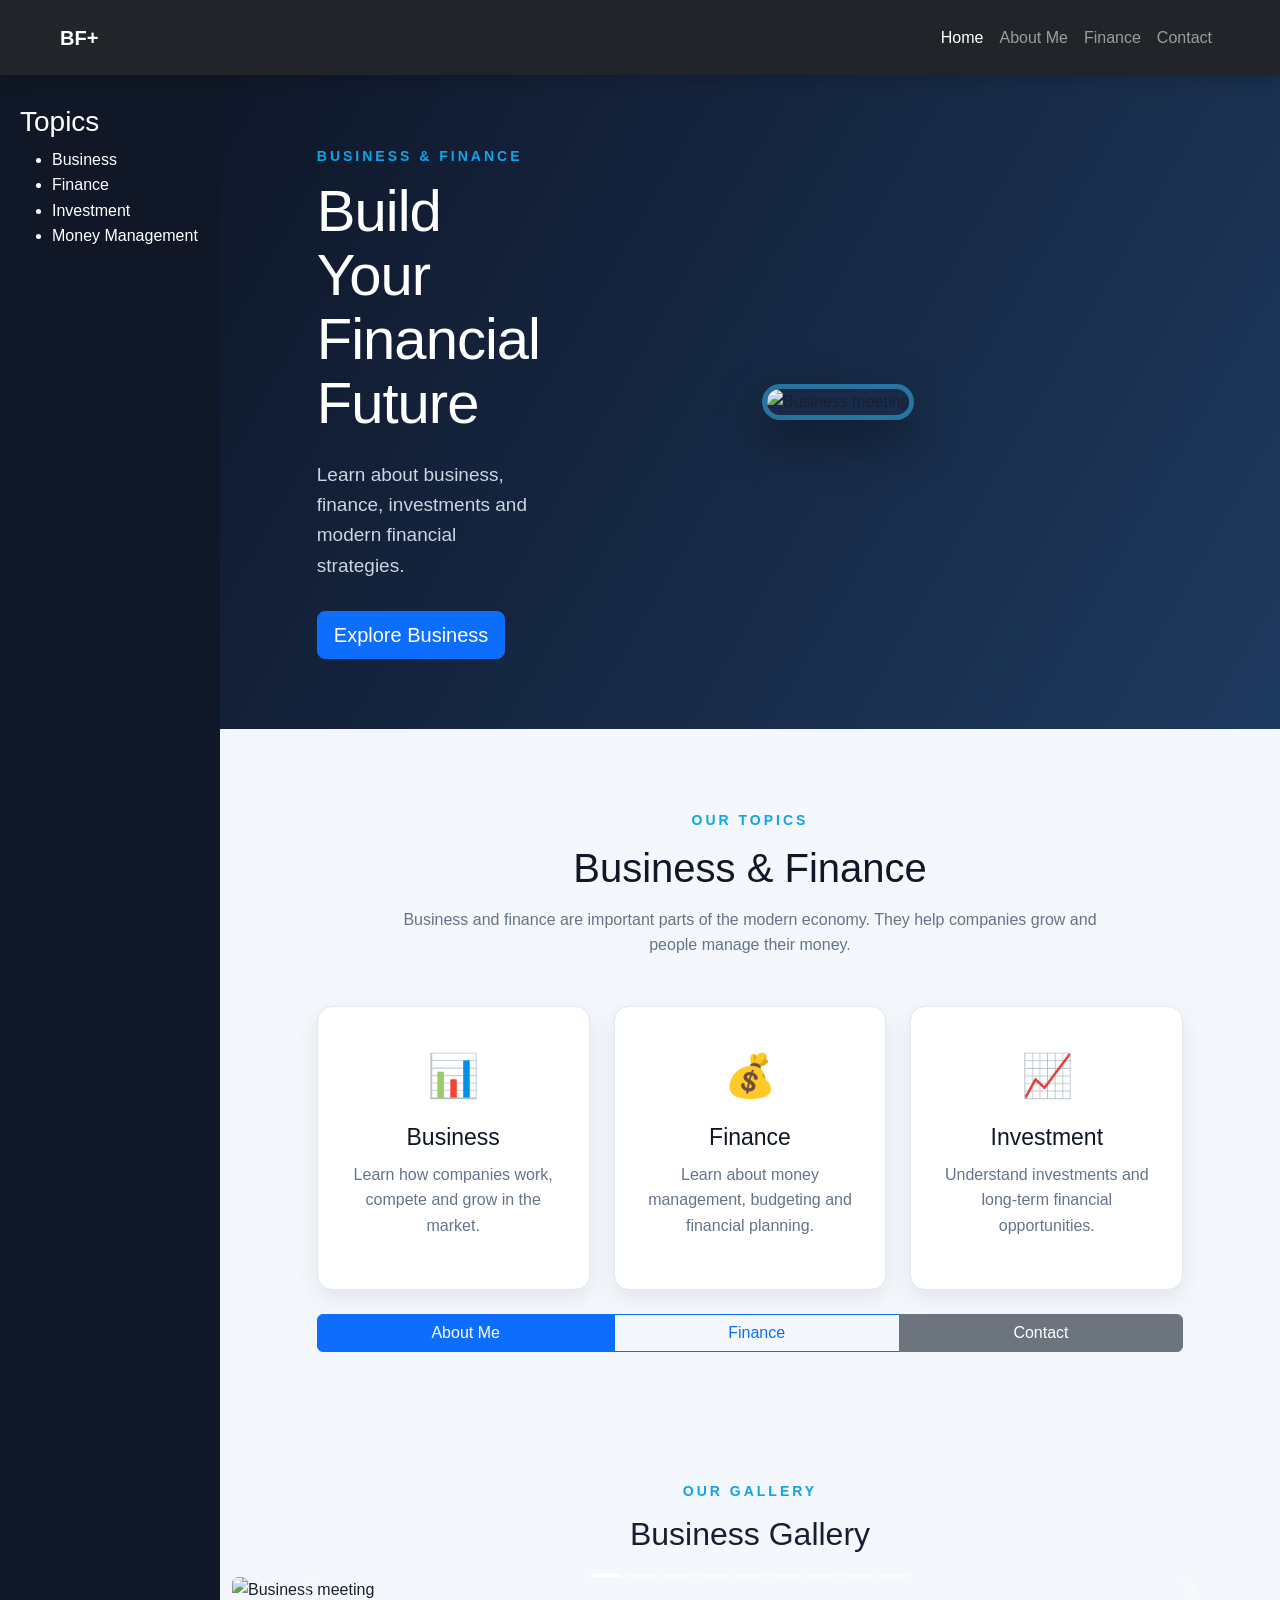
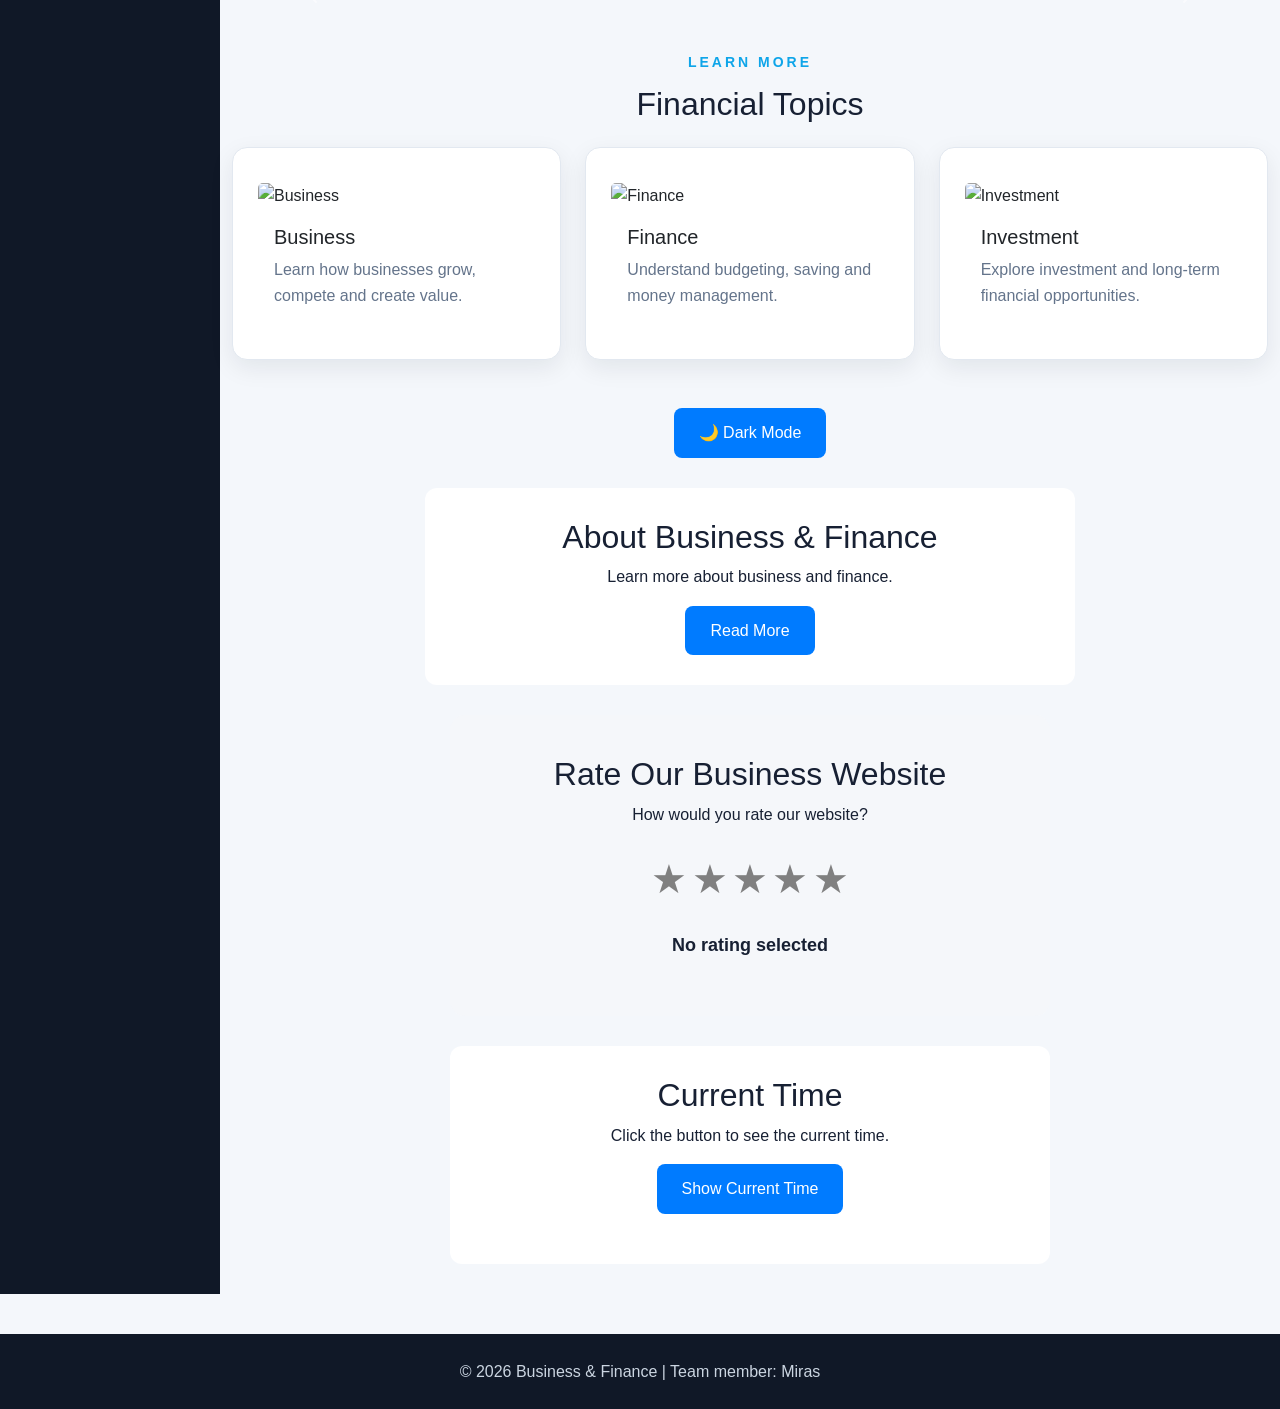
==== commit bf106f1b: "feat: complete Frontend Assignment 5" ====
--- a/index.html
+++ b/index.html
@@ -616,6 +616,55 @@
 
         </section>
 
+        <!-- Dark Mode -->
+        <div class="theme-container">
+            <button id="themeToggle" type="button">
+                🌙 Dark Mode
+            </button>
+        </div>
+
+        <section class="read-more-section">
+            <h2>About Business & Finance</h2>
+
+            <p>Learn more about business and finance.</p>
+
+            <p id="extraInfo" style="display: none;">
+                Business and finance help people manage money,
+                understand investments, build successful companies,
+                and make better financial decisions.
+            </p>
+
+            <button id="readMoreBtn" type="button">
+                Read More
+            </button>
+        </section>
+
+        <section class="rating-section">
+            <h2>Rate Our Business Website</h2>
+            <p>How would you rate our website?</p>
+
+            <div class="stars">
+                <span class="star" data-value="1">★</span>
+                <span class="star" data-value="2">★</span>
+                <span class="star" data-value="3">★</span>
+                <span class="star" data-value="4">★</span>
+                <span class="star" data-value="5">★</span>
+            </div>
+
+            <p id="ratingMessage">No rating selected</p>
+        </section>
+
+        <section class="time-section">
+            <h2>Current Time</h2>
+            <p>Click the button to see the current time.</p>
+
+            <button id="showTimeBtn" type="button">
+                Show Current Time
+            </button>
+
+            <p id="currentTime"></p>
+        </section>
+
 
 
     </main>
@@ -638,6 +687,9 @@
 <!-- Bootstrap JavaScript -->
 <script src="https://cdn.jsdelivr.net/npm/bootstrap@5.3.8/dist/js/bootstrap.bundle.min.js"></script>
 
+<script src="script.js"></script>
+
 </body>
 
-</html>+</html>
+
--- a/style.css
+++ b/style.css
@@ -1168,4 +1168,238 @@
     .section-text {
         font-size: 14px;
     }
+}
+.faq-item {
+    margin-bottom: 10px;
+}
+
+.faq-question {
+    width: 100%;
+    padding: 15px;
+    background-color: #007bff;
+    color: white;
+    border: none;
+    text-align: left;
+    cursor: pointer;
+    border-radius: 5px;
+}
+
+.faq-question:hover {
+    background-color: #0056b3;
+}
+
+.faq-answer {
+    max-height: 0;
+    overflow: hidden;
+    transition: max-height 0.4s ease;
+}
+
+.faq-answer.active {
+    max-height: 200px;
+}
+
+.faq-answer p {
+    padding: 15px;
+    margin: 0;
+}
+.popup {
+    display: none;
+    position: fixed;
+    inset: 0;
+    background: rgba(0, 0, 0, 0.6);
+    justify-content: center;
+    align-items: center;
+    z-index: 1000;
+    padding: 20px;
+}
+
+.popup-content {
+    background: white;
+    padding: 30px;
+    border-radius: 12px;
+    width: 100%;
+    max-width: 400px;
+    position: relative;
+}
+
+.close-popup {
+    position: absolute;
+    top: 10px;
+    right: 15px;
+    font-size: 28px;
+    border: none;
+    background: none;
+    cursor: pointer;
+}
+
+.rating-section {
+    text-align: center;
+    padding: 40px 20px;
+    background-color: #f5f7fa;
+    border-radius: 15px;
+    margin: 30px auto;
+    max-width: 600px;
+}
+
+.stars {
+    margin: 20px 0;
+}
+
+.star {
+    font-size: 40px;
+    color: gray;
+    cursor: pointer;
+    transition: color 0.3s, transform 0.3s;
+    display: inline-block;
+}
+
+.star.active {
+    color: gold;
+}
+
+.star:hover {
+    transform: scale(1.2);
+}
+
+#ratingMessage {
+    font-weight: bold;
+    font-size: 18px;
+}
+
+/* DAY / NIGHT MODE */
+
+.theme-container {
+    text-align: center;
+    margin: 30px 0;
+}
+
+#themeToggle {
+    padding: 12px 25px;
+    background-color: #007bff;
+    color: white;
+    border: none;
+    border-radius: 8px;
+    cursor: pointer;
+}
+
+#themeToggle:hover {
+    background-color: #0056b3;
+}
+
+body.dark-mode {
+    background-color: #121212;
+    color: white;
+}
+
+body.dark-mode .rating-section {
+    background-color: #252525;
+    color: white;
+}
+
+body.dark-mode .theme-container {
+    color: white;
+}
+
+.read-more-section {
+    text-align: center;
+    padding: 30px;
+    margin: 30px auto;
+    max-width: 650px;
+    background-color: #ffffff;
+    border-radius: 12px;
+}
+
+#readMoreBtn {
+    background-color: #007bff;
+    color: white;
+    border: none;
+    padding: 12px 25px;
+    border-radius: 8px;
+    cursor: pointer;
+}
+
+#extraInfo {
+    margin: 20px 0;
+    line-height: 1.6;
+}
+
+body.dark-mode .read-more-section {
+    background-color: #252525;
+    color: white;
+}
+
+
+.time-section {
+    text-align: center;
+    padding: 30px;
+    margin: 30px auto;
+    max-width: 600px;
+    background-color: white;
+    border-radius: 12px;
+}
+
+#showTimeBtn {
+    background-color: #007bff;
+    color: white;
+    padding: 12px 25px;
+    border: none;
+    border-radius: 8px;
+    cursor: pointer;
+}
+
+#currentTime {
+    margin-top: 20px;
+    font-size: 20px;
+    font-weight: bold;
+}
+
+body.dark-mode .time-section {
+    background-color: #252525;
+    color: white;
+}
+
+/* Finance Topics және Business Greeting */
+
+.finance-selector,
+.finance-greeting {
+    max-width: 900px;
+    margin: 40px auto;
+    padding: 30px;
+    background: white;
+    border-radius: 15px;
+    box-shadow: 0 5px 20px rgba(0,0,0,0.08);
+    text-align: center;
+}
+
+.finance-selector select,
+.finance-greeting select {
+    padding: 10px;
+    border-radius: 8px;
+    margin: 10px;
+}
+
+.finance-selector button,
+.finance-greeting button {
+    padding: 10px 20px;
+    background: #007bff;
+    color: white;
+    border: none;
+    border-radius: 8px;
+    cursor: pointer;
+}
+
+/* ASSIGNMENT 5 - ANIMATION */
+
+#animationBox {
+    width: 100px;
+    height: 100px;
+    background-color: #007bff;
+    border-radius: 15px;
+    transition: transform 0.6s ease,
+    background-color 0.6s ease;
+}
+
+#animationBox.active {
+    transform: translateX(150px) rotate(360deg);
+    background-color: #28a745;
 }
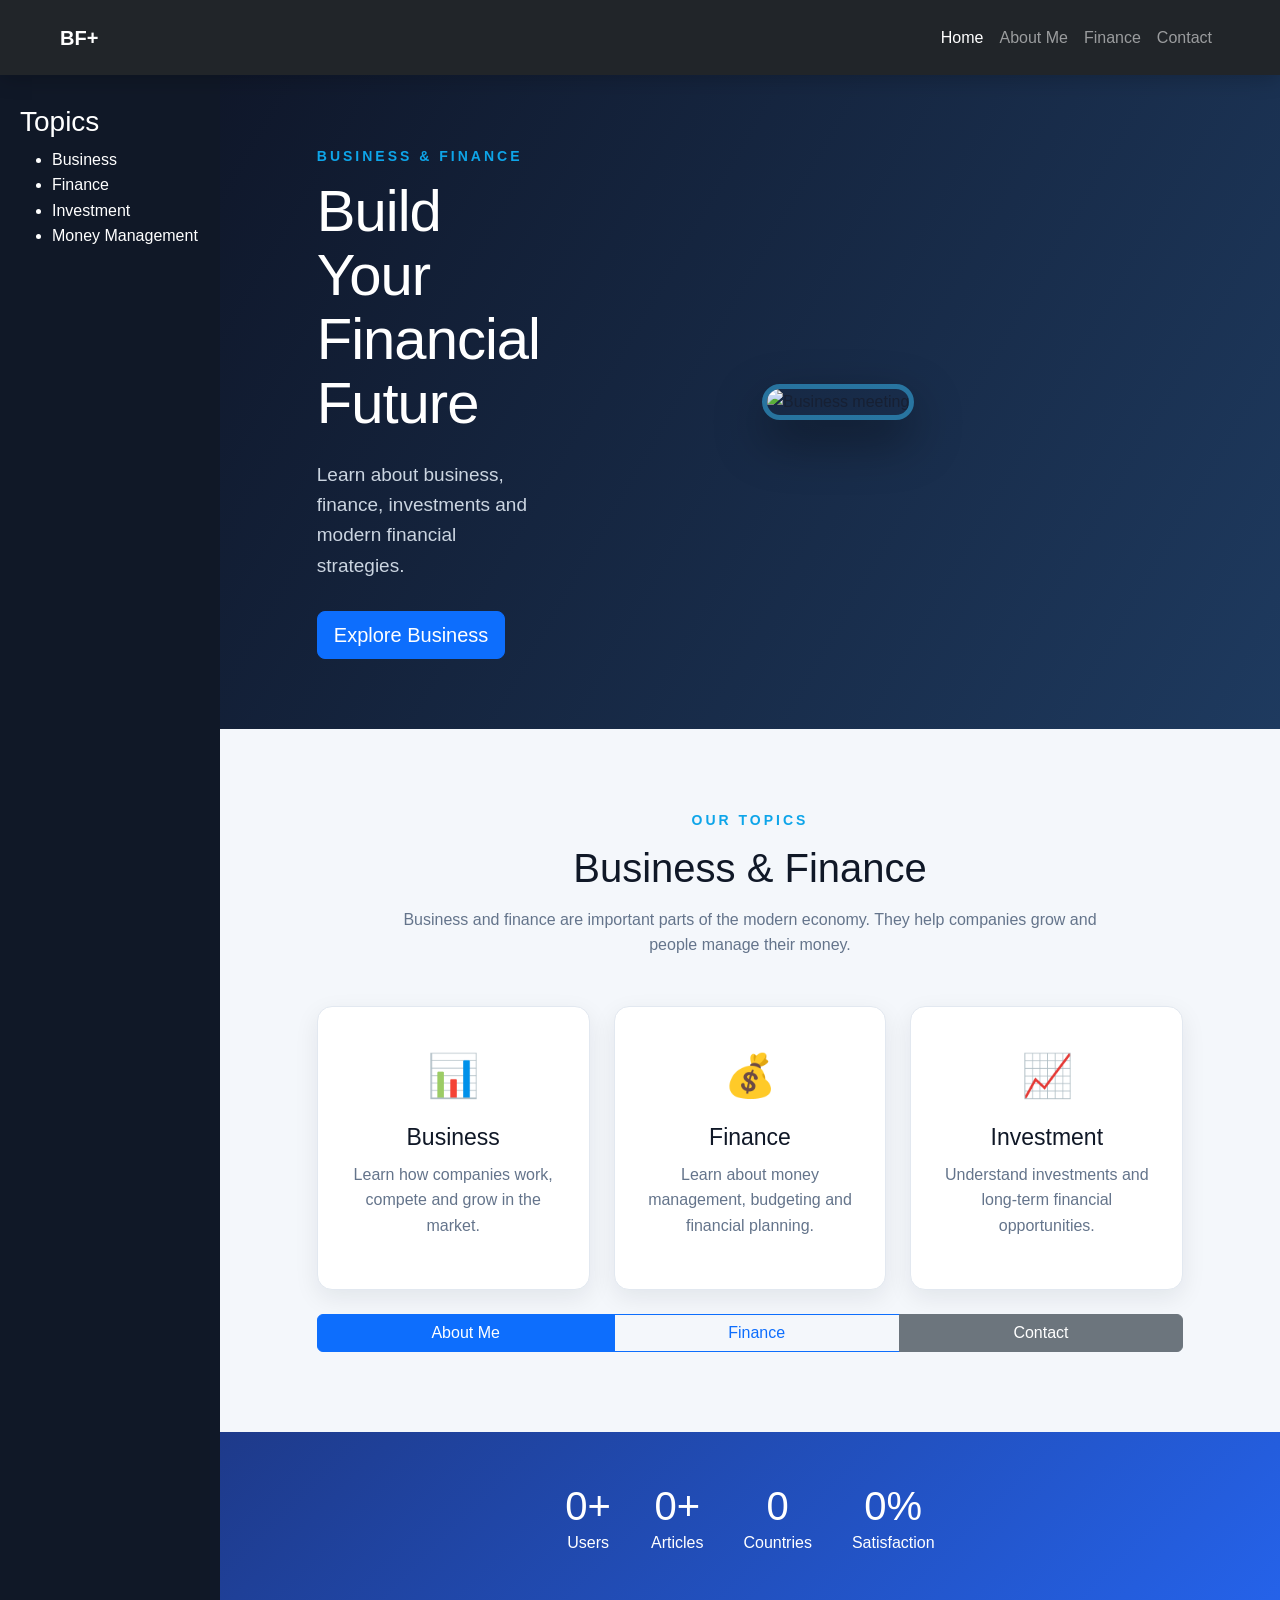
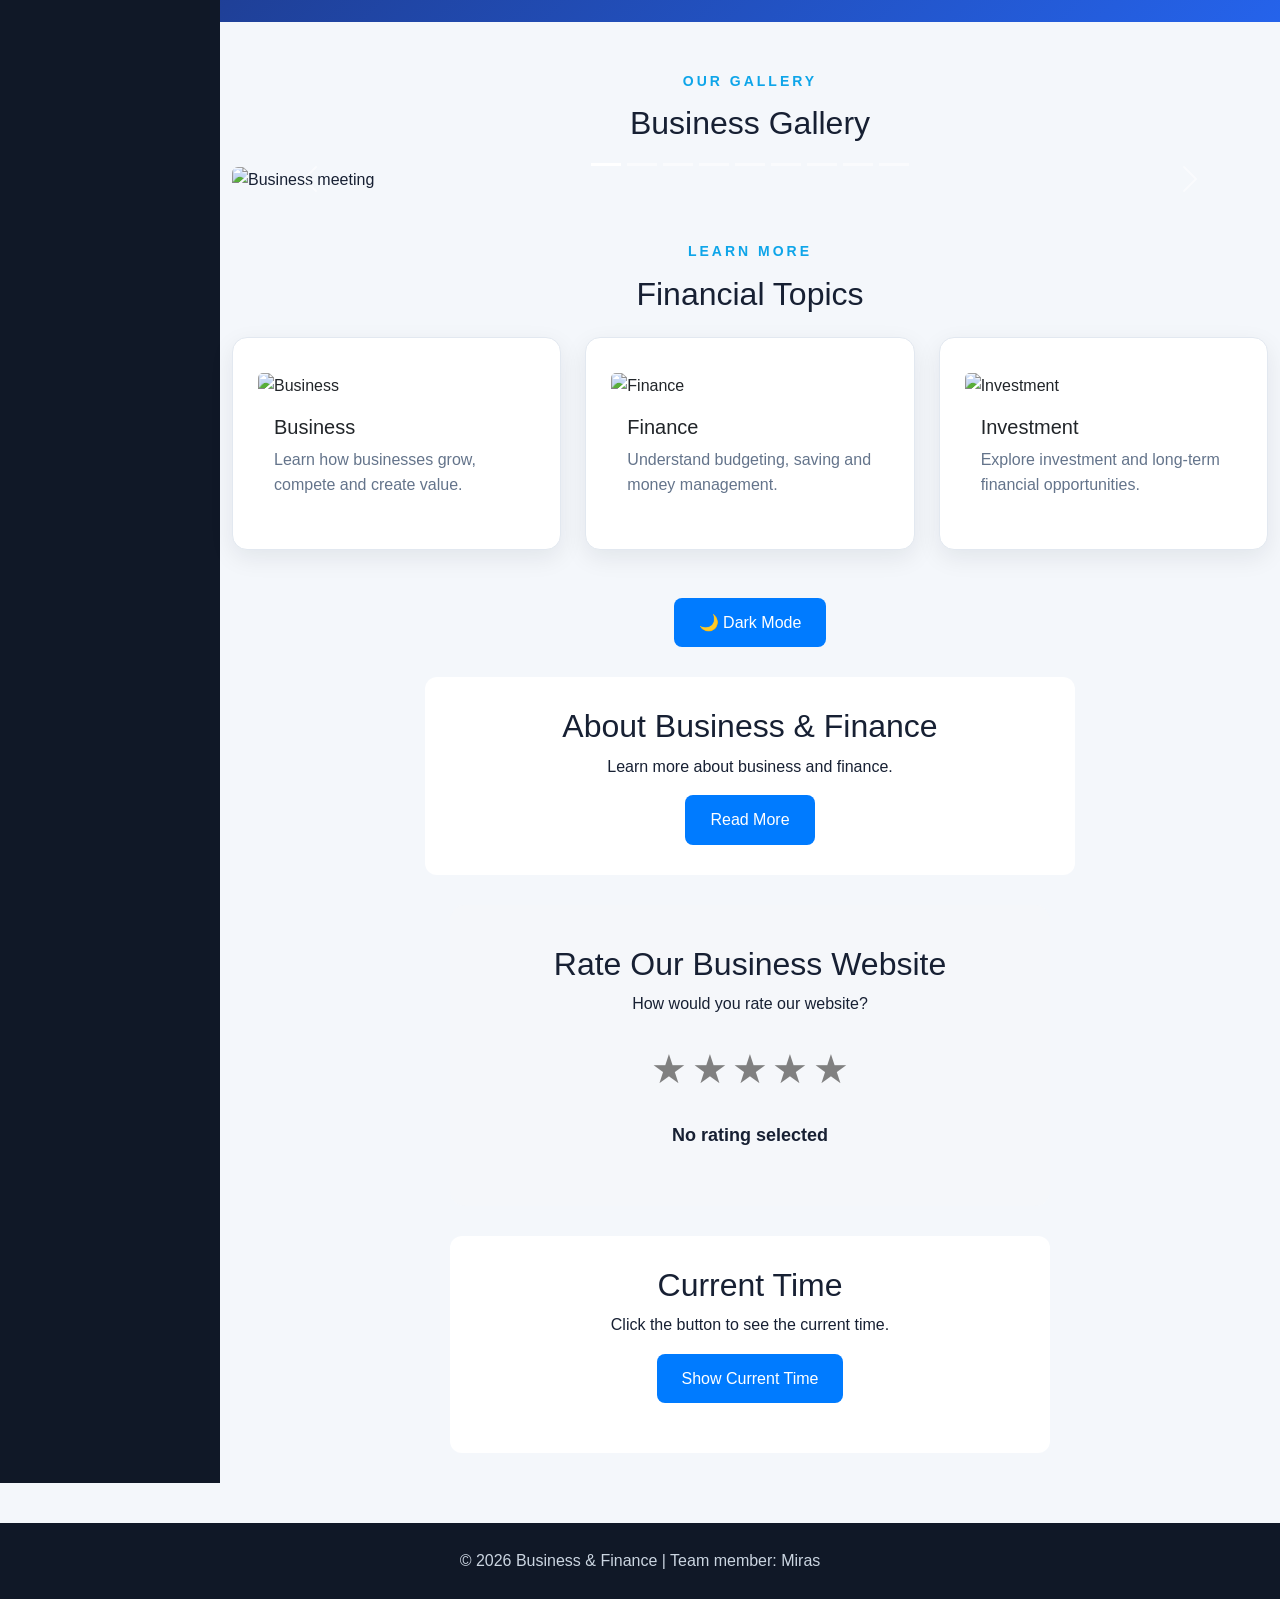
==== commit 0f5eff34: "Assignment 6: add jQuery features" ====
--- a/index.html
+++ b/index.html
@@ -13,6 +13,9 @@
 
     <!-- My CSS -->
     <link rel="stylesheet" href="style.css">
+
+    <script src="https://code.jquery.com/jquery-4.0.0.min.js"></script>
+    <script src="script.js" defer></script>
 </head>
 
 <body>
@@ -278,6 +281,13 @@
 
         </section>
 
+        <section class="stats-section" id="stats">
+            <div class="stat"><h3><span class="counter" data-target="1000">0</span>+</h3><p>Users</p></div>
+            <div class="stat"><h3><span class="counter" data-target="50">0</span>+</h3><p>Articles</p></div>
+            <div class="stat"><h3><span class="counter" data-target="15">0</span></h3><p>Countries</p></div>
+            <div class="stat"><h3><span class="counter" data-target="98">0</span>%</h3><p>Satisfaction</p></div>
+        </section>
+
 
         <!-- ================= GALLERY ================= -->
 
@@ -458,10 +468,9 @@
                     <!-- 8 -->
                     <div class="carousel-item">
 
-                        <img
-                                src="https://images.unsplash.com/photo-1554224155-6726b3ff858f?auto=format&fit=crop&w=1000&q=80"
-                                class="d-block w-100"
-                                alt="Finance">
+                        <img src="[data-uri]"
+                             data-src="https://images.unsplash.com/photo-1554224155-6726b3ff858f?...w=600&q=80"
+                             class="card-img-top lazy" alt="Finance">
 
                         <div class="carousel-caption">
                             <h5>Finance</h5>
@@ -686,10 +695,6 @@
 
 <!-- Bootstrap JavaScript -->
 <script src="https://cdn.jsdelivr.net/npm/bootstrap@5.3.8/dist/js/bootstrap.bundle.min.js"></script>
-
-<script src="script.js"></script>
-
 </body>
-
 </html>
 
--- a/style.css
+++ b/style.css
@@ -1402,4 +1402,46 @@
 #animationBox.active {
     transform: translateX(150px) rotate(360deg);
     background-color: #28a745;
-}+}
+
+#toastContainer{position:fixed;top:20px;right:20px;z-index:10000;display:flex;flex-direction:column;gap:10px}
+.toast-msg{padding:14px 20px;border-radius:8px;color:#fff;font-weight:600;box-shadow:0 4px 12px rgba(0,0,0,.25)}
+.toast-msg.success{background:#16a34a}
+.toast-msg.error{background:#dc2626}
+
+/* Task 1-2 */
+.search-wrap{position:relative;max-width:500px}
+.search-input{width:100%;padding:12px;border:2px solid #cbd5e1;border-radius:8px}
+.suggestions{display:none;position:absolute;top:100%;left:0;right:0;background:#fff;border:1px solid #cbd5e1;border-radius:8px;list-style:none;padding:0;margin:4px 0 0;z-index:100;box-shadow:0 4px 12px rgba(0,0,0,.15)}
+.suggestions li{padding:10px 14px;cursor:pointer;color:#111}
+.suggestions li:hover{background:#dbeafe}
+.article-list{list-style:none;padding:0;margin-top:20px}
+.article-item{padding:12px;border-bottom:1px solid #e2e8f0}
+/* Task 3 */
+.highlight{background:#ffe066;padding:0 2px;border-radius:3px}
+/* Task 4 */
+#scrollProgress{position:fixed;top:0;left:0;width:100%;height:7px;background:rgba(0,0,0,.1);z-index:10001}
+#scrollBar{height:100%;width:0;background:linear-gradient(90deg,#06b6d4,#8b5cf6,#ec4899,#f59e0b,#06b6d4);background-size:200% 100%;animation:flow 3s linear infinite;box-shadow:0 0 10px rgba(139,92,246,.8);border-radius:0 4px 4px 0}
+@keyframes flow{to{background-position:200% 0}}
+/* Task 5 */
+.stats-section{display:flex;flex-wrap:wrap;justify-content:center;gap:40px;padding:50px 20px;background:linear-gradient(135deg,#1e3a8a,#2563eb);color:#fff;text-align:center}
+.stat h3{font-size:2.5rem;margin:0}
+/* Task 6 */
+.spinner{display:inline-block;width:1em;height:1em;border:2px solid rgba(255,255,255,.4);border-top-color:#fff;border-radius:50%;animation:spin .7s linear infinite;vertical-align:-2px;margin-right:6px}
+@keyframes spin{to{transform:rotate(360deg)}}
+/* Task 7 */
+#toastContainer{position:fixed;top:20px;right:20px;z-index:10000;display:flex;flex-direction:column;gap:10px}
+.toast-msg{padding:14px 20px;border-radius:8px;color:#fff;font-weight:600;box-shadow:0 4px 12px rgba(0,0,0,.25)}
+.toast-msg.success{background:#16a34a}
+.toast-msg.error{background:#dc2626}
+/* Task 8 */
+.snippet{display:flex;align-items:center;gap:12px;background:#f1f5f9;padding:12px 16px;border-radius:8px;margin-bottom:12px}
+.snippet code{flex:1;color:#0f172a}
+.copy-btn{position:relative;border:none;background:#2563eb;color:#fff;padding:6px 12px;border-radius:6px;cursor:pointer}
+.copy-tip{display:none;position:absolute;bottom:120%;right:0;background:#111;color:#fff;padding:4px 8px;border-radius:4px;font-size:12px;white-space:nowrap}
+.copy-btn.copied{background:#16a34a}
+.copy-btn.copied .copy-tip{display:block}
+/* Task 9 */
+img.lazy{min-height:200px;background:#e5e7eb}
+img.loaded{animation:fadeIn .6s}
+@keyframes fadeIn{from{opacity:0}to{opacity:1}}
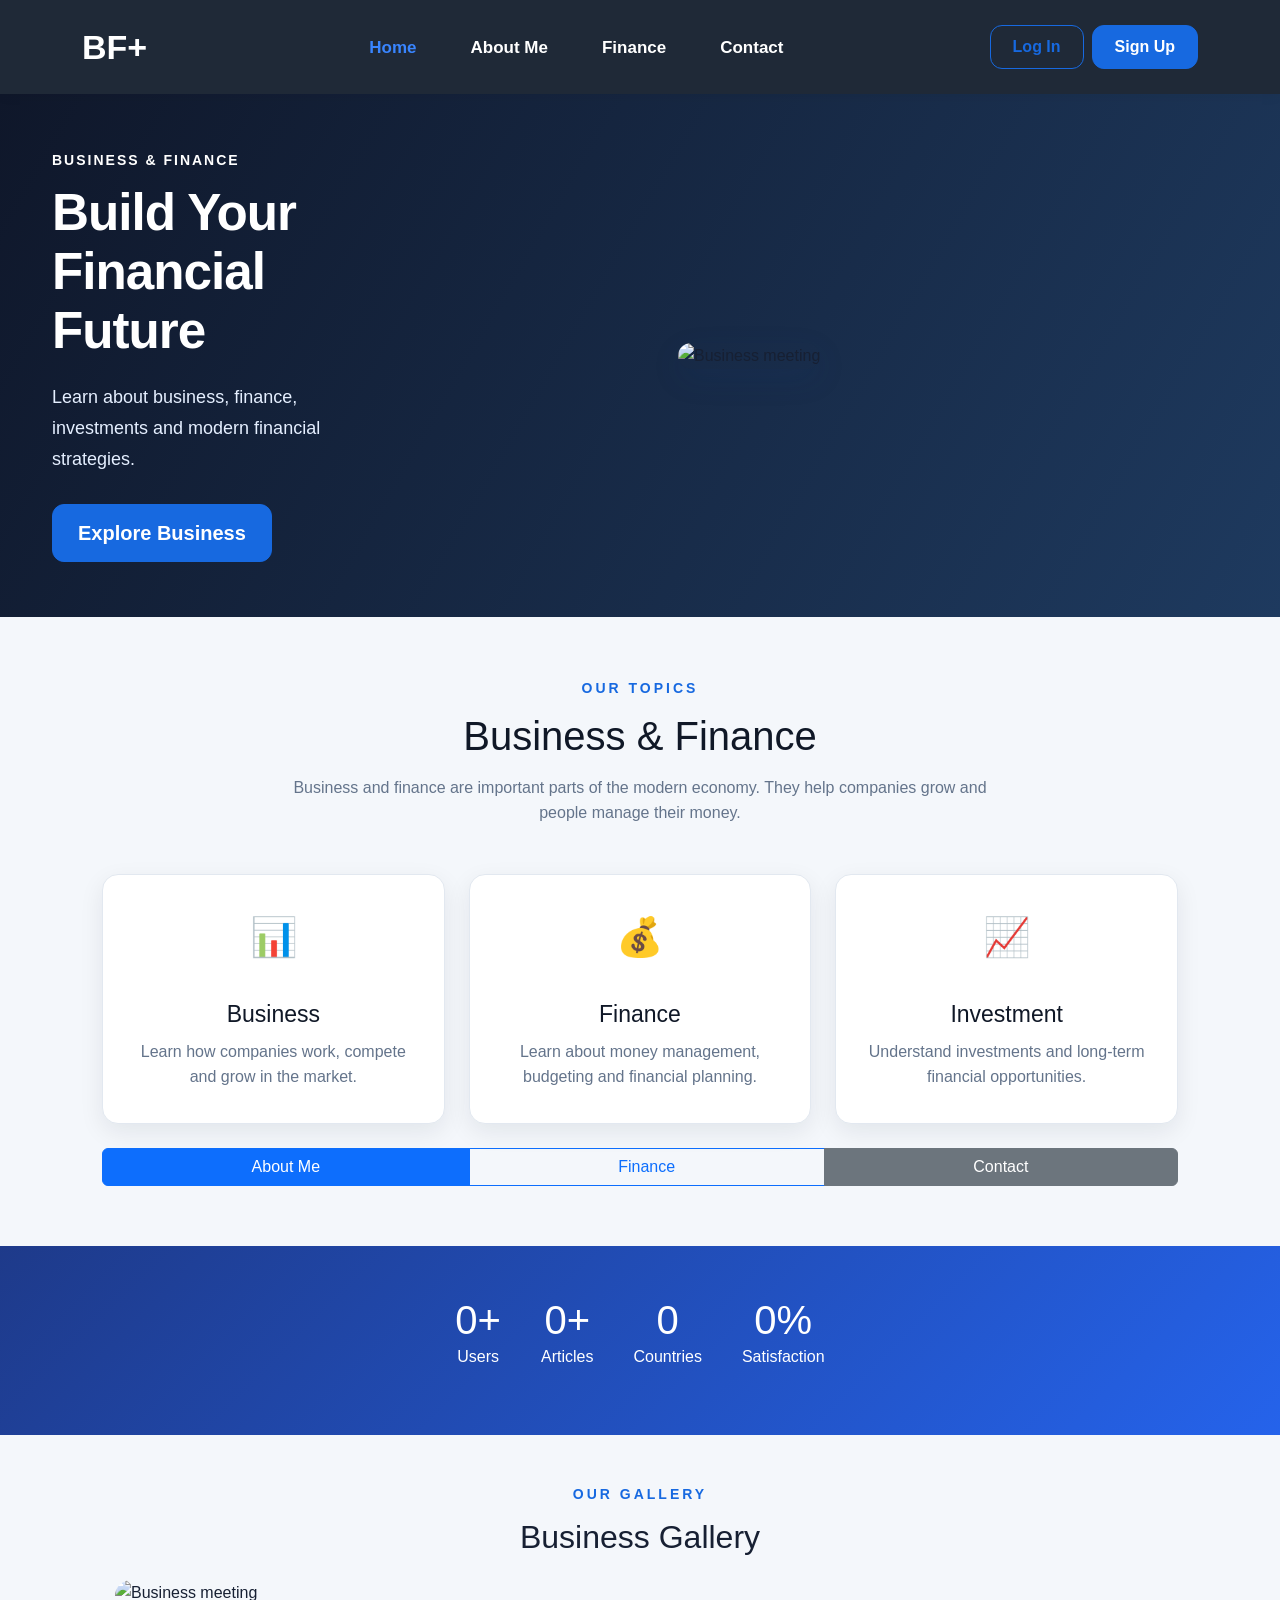
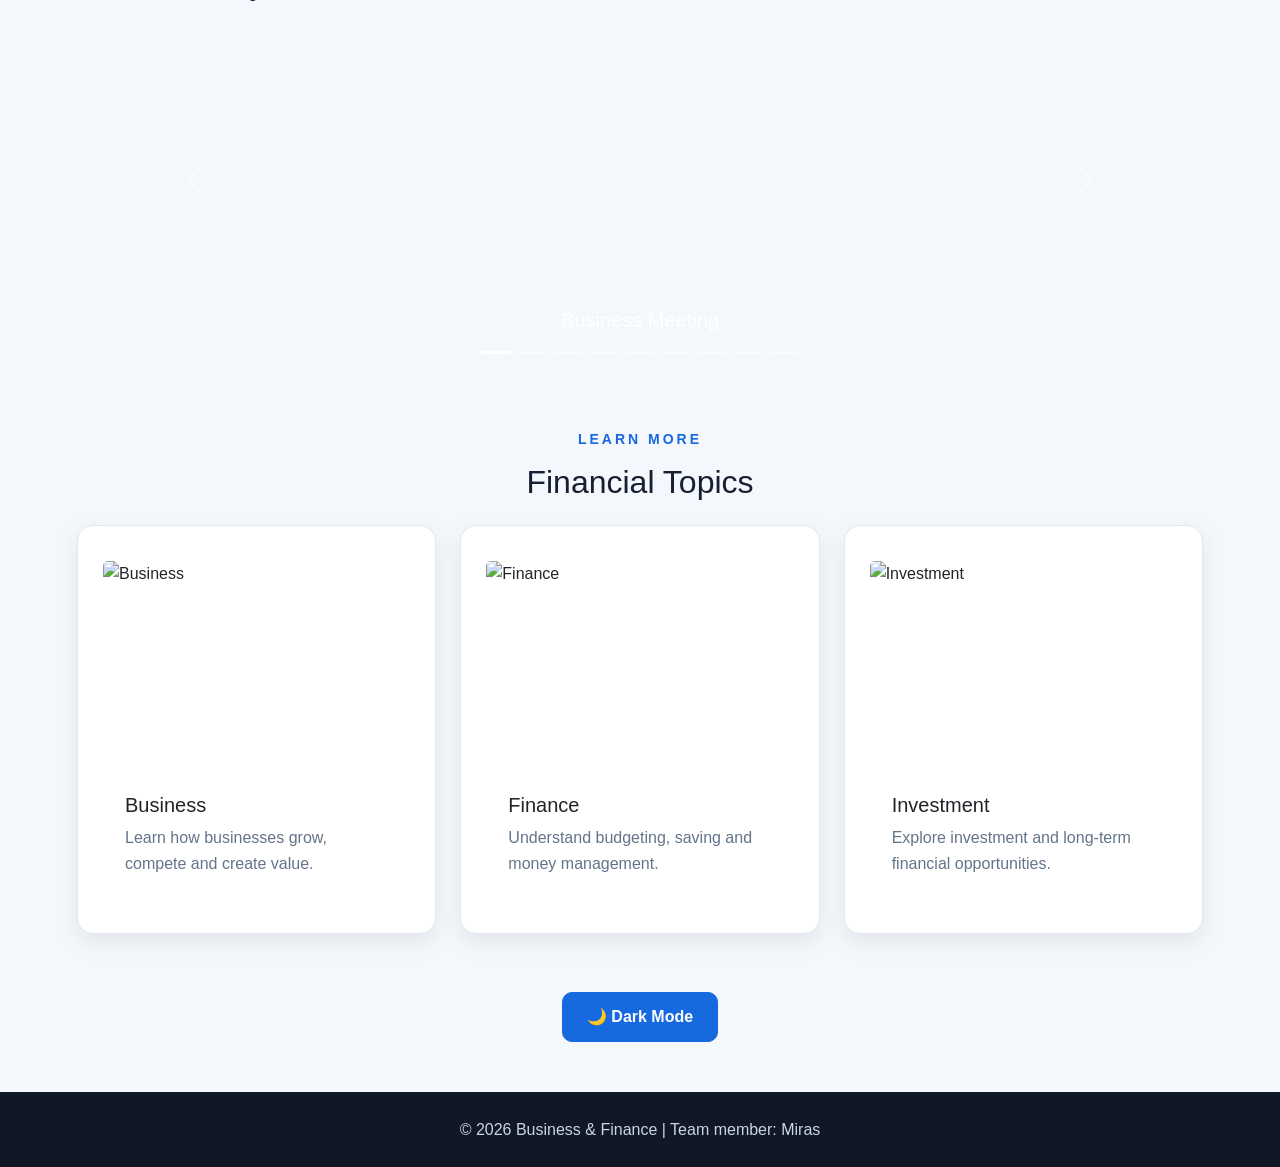
==== commit 9d36be80: "Update website design and functionality" ====
--- a/index.html
+++ b/index.html
@@ -24,9 +24,9 @@
 
     <!-- ================= NAVIGATION ================= -->
 
-    <nav class="navbar navbar-expand-lg navbar-dark bg-dark px-3 px-lg-5 py-3">
-
-        <div class="container-fluid">
+
+    <nav class="navbar navbar-expand-lg navbar-light bg-white px-3 py-3">
+        <div class="container">
 
             <a class="navbar-brand fw-bold" href="index.html">
                 BF+
@@ -39,62 +39,38 @@
                     aria-controls="mainNavbar"
                     aria-expanded="false"
                     aria-label="Toggle navigation">
-
                 <span class="navbar-toggler-icon"></span>
-
             </button>
 
             <div class="collapse navbar-collapse" id="mainNavbar">
 
-                <ul class="navbar-nav ms-auto">
-
+                <ul class="navbar-nav mx-auto">
                     <li class="nav-item">
-                        <a class="nav-link active" href="index.html">
-                            Home
-                        </a>
+                        <a class="nav-link active" href="index.html">Home</a>
                     </li>
-
                     <li class="nav-item">
-                        <a class="nav-link" href="about.html">
-                            About Me
-                        </a>
+                        <a class="nav-link" href="about.html">About Me</a>
                     </li>
-
                     <li class="nav-item">
-                        <a class="nav-link" href="finance.html">
-                            Finance
-                        </a>
+                        <a class="nav-link" href="finance.html">Finance</a>
                     </li>
-
                     <li class="nav-item">
-                        <a class="nav-link" href="contact.html">
-                            Contact
-                        </a>
+                        <a class="nav-link" href="contact.html">Contact</a>
                     </li>
-
                 </ul>
 
+                <div class="d-flex gap-2">
+                    <a href="contact.html#loginBox" class="btn login-btn">
+                        Log In
+                    </a>
+                    <a href="contact.html#signupBox" class="btn signup-btn">
+                        Sign Up
+                    </a>
+                </div>
+
             </div>
-
         </div>
-
     </nav>
-
-
-    <!-- ================= SIDEBAR ================= -->
-
-    <aside class="sidebar">
-
-        <h3>Topics</h3>
-
-        <ul>
-            <li>Business</li>
-            <li>Finance</li>
-            <li>Investment</li>
-            <li>Money Management</li>
-        </ul>
-
-    </aside>
 
 
     <!-- ================= MAIN ================= -->
@@ -469,8 +445,8 @@
                     <div class="carousel-item">
 
                         <img src="[data-uri]"
-                             data-src="https://images.unsplash.com/photo-1554224155-6726b3ff858f?...w=600&q=80"
-                             class="card-img-top lazy" alt="Finance">
+                             data-src="https://images.unsplash.com/photo-1554224155-6726b3ff858f?auto=format&fit=crop&w=600&q=80"
+                             class="d-block w-100 lazy" alt="Finance">
 
                         <div class="carousel-caption">
                             <h5>Finance</h5>
@@ -632,47 +608,6 @@
             </button>
         </div>
 
-        <section class="read-more-section">
-            <h2>About Business & Finance</h2>
-
-            <p>Learn more about business and finance.</p>
-
-            <p id="extraInfo" style="display: none;">
-                Business and finance help people manage money,
-                understand investments, build successful companies,
-                and make better financial decisions.
-            </p>
-
-            <button id="readMoreBtn" type="button">
-                Read More
-            </button>
-        </section>
-
-        <section class="rating-section">
-            <h2>Rate Our Business Website</h2>
-            <p>How would you rate our website?</p>
-
-            <div class="stars">
-                <span class="star" data-value="1">★</span>
-                <span class="star" data-value="2">★</span>
-                <span class="star" data-value="3">★</span>
-                <span class="star" data-value="4">★</span>
-                <span class="star" data-value="5">★</span>
-            </div>
-
-            <p id="ratingMessage">No rating selected</p>
-        </section>
-
-        <section class="time-section">
-            <h2>Current Time</h2>
-            <p>Click the button to see the current time.</p>
-
-            <button id="showTimeBtn" type="button">
-                Show Current Time
-            </button>
-
-            <p id="currentTime"></p>
-        </section>
 
 
 
--- a/style.css
+++ b/style.css
@@ -1188,20 +1188,6 @@
     background-color: #0056b3;
 }
 
-.faq-answer {
-    max-height: 0;
-    overflow: hidden;
-    transition: max-height 0.4s ease;
-}
-
-.faq-answer.active {
-    max-height: 200px;
-}
-
-.faq-answer p {
-    padding: 15px;
-    margin: 0;
-}
 .popup {
     display: none;
     position: fixed;
@@ -1403,11 +1389,6 @@
     transform: translateX(150px) rotate(360deg);
     background-color: #28a745;
 }
-
-#toastContainer{position:fixed;top:20px;right:20px;z-index:10000;display:flex;flex-direction:column;gap:10px}
-.toast-msg{padding:14px 20px;border-radius:8px;color:#fff;font-weight:600;box-shadow:0 4px 12px rgba(0,0,0,.25)}
-.toast-msg.success{background:#16a34a}
-.toast-msg.error{background:#dc2626}
 
 /* Task 1-2 */
 .search-wrap{position:relative;max-width:500px}
@@ -1435,8 +1416,6 @@
 .toast-msg.success{background:#16a34a}
 .toast-msg.error{background:#dc2626}
 /* Task 8 */
-.snippet{display:flex;align-items:center;gap:12px;background:#f1f5f9;padding:12px 16px;border-radius:8px;margin-bottom:12px}
-.snippet code{flex:1;color:#0f172a}
 .copy-btn{position:relative;border:none;background:#2563eb;color:#fff;padding:6px 12px;border-radius:6px;cursor:pointer}
 .copy-tip{display:none;position:absolute;bottom:120%;right:0;background:#111;color:#fff;padding:4px 8px;border-radius:4px;font-size:12px;white-space:nowrap}
 .copy-btn.copied{background:#16a34a}
@@ -1444,4 +1423,1109 @@
 /* Task 9 */
 img.lazy{min-height:200px;background:#e5e7eb}
 img.loaded{animation:fadeIn .6s}
-@keyframes fadeIn{from{opacity:0}to{opacity:1}}+@keyframes fadeIn{from{opacity:0}to{opacity:1}}
+
+/* DARK MODE - ALL 4 PAGES */
+
+
+/* Headings and text */
+body.dark-mode h1,
+body.dark-mode h2,
+body.dark-mode h3,
+body.dark-mode h4,
+body.dark-mode p,
+body.dark-mode label {
+    color: #f1f1f1;
+}
+
+/* Bootstrap cards */
+body.dark-mode .card {
+    background-color: #252525 !important;
+    color: white !important;
+    border: 1px solid #444;
+}
+
+body.dark-mode .card-body {
+    background-color: #252525;
+    color: white;
+}
+
+body.dark-mode .card-title,
+body.dark-mode .card-text {
+    color: white !important;
+}
+
+/* Other sections */
+body.dark-mode .read-more-section,
+body.dark-mode .rating-section,
+body.dark-mode .time-section,
+body.dark-mode .finance-selector,
+body.dark-mode .finance-greeting {
+    background-color: #252525 !important;
+    color: white !important;
+}
+
+/* Forms */
+body.dark-mode input,
+body.dark-mode textarea,
+body.dark-mode select {
+    background-color: #333;
+    color: white;
+    border-color: #666;
+}
+
+body.dark-mode input::placeholder,
+body.dark-mode textarea::placeholder {
+    color: #bbb;
+}
+
+
+/* =================================
+   DARK MODE - ALL FOUR PAGES
+================================= */
+
+/* ABOUT PAGE */
+body.dark-mode .profile,
+body.dark-mode .about-box,
+body.dark-mode .about-content,
+body.dark-mode .about-intro,
+body.dark-mode .career-box,
+body.dark-mode .join-box,
+body.dark-mode .info-card {
+    background: #252525 !important;
+    color: #ffffff !important;
+    border-color: #444 !important;
+}
+
+/* FINANCE PAGE */
+body.dark-mode .finance-card,
+body.dark-mode .finance-selector,
+body.dark-mode .finance-greeting,
+body.dark-mode .snippet {
+    background: #252525 !important;
+    color: #ffffff !important;
+    border-color: #444 !important;
+}
+
+/* CONTACT PAGE */
+body.dark-mode .contact-container,
+body.dark-mode .contact-section,
+body.dark-mode .faq-item,
+body.dark-mode .popup-content {
+    background: #252525 !important;
+    color: #ffffff !important;
+    border-color: #444 !important;
+}
+
+/* HOME PAGE */
+body.dark-mode .card,
+body.dark-mode .read-more-section,
+body.dark-mode .rating-section,
+body.dark-mode .time-section {
+    background: #252525 !important;
+    color: #ffffff !important;
+    border-color: #444 !important;
+}
+
+/* ALL HEADINGS */
+body.dark-mode h1,
+body.dark-mode h2,
+body.dark-mode h3,
+body.dark-mode h4,
+body.dark-mode .card-title {
+    color: #ffffff !important;
+}
+
+/* ALL PARAGRAPHS */
+body.dark-mode p,
+body.dark-mode .card-text,
+body.dark-mode .section-text,
+body.dark-mode .intro,
+body.dark-mode label,
+body.dark-mode li {
+    color: #dddddd;
+}
+
+/* INPUTS */
+body.dark-mode input,
+body.dark-mode textarea,
+body.dark-mode select {
+    background: #333333 !important;
+    color: #ffffff !important;
+    border-color: #666666 !important;
+}
+
+body.dark-mode input::placeholder,
+body.dark-mode textarea::placeholder {
+    color: #bbbbbb !important;
+}
+
+/* NAVIGATION */
+body.dark-mode .navbar {
+    background: #1f2937 !important;
+}
+
+/* TABLE */
+body.dark-mode table,
+body.dark-mode td,
+body.dark-mode th {
+    background-color: #252525 !important;
+    color: #ffffff !important;
+    border-color: #555 !important;
+}
+
+/* FOOTER */
+body.dark-mode footer {
+    background: #111827 !important;
+    color: #ffffff !important;
+}
+
+/* THEME BUTTON */
+body.dark-mode #themeToggle {
+    background: #2563eb;
+    color: #ffffff;
+}
+
+
+
+/* CURRENCY API DESIGN */
+
+.currency-section {
+    padding: 45px 25px;
+    margin-top: 40px;
+    margin-bottom: 40px;
+    border-radius: 20px;
+    background: #f4f7fb;
+    color: #172033;
+    text-align: center;
+}
+
+.currency-section h2 {
+    font-size: 32px;
+    margin-bottom: 12px;
+}
+
+.currency-grid {
+    display: grid;
+    grid-template-columns: repeat(4, 1fr);
+    gap: 20px;
+    margin-top: 30px;
+}
+
+.currency-card {
+    background: white;
+    padding: 25px 15px;
+    border-radius: 15px;
+    box-shadow: 0 5px 18px rgba(0,0,0,0.08);
+    transition: transform 0.3s, box-shadow 0.3s;
+}
+
+.currency-card:hover {
+    transform: translateY(-7px);
+    box-shadow: 0 10px 25px rgba(0,0,0,0.15);
+}
+
+.currency-card h3 {
+    font-size: 23px;
+    color: #2563eb;
+}
+
+.currency-card p {
+    font-size: 17px;
+    font-weight: bold;
+}
+
+#loadRatesBtn {
+    background: #2563eb;
+    color: white;
+    border: none;
+    border-radius: 8px;
+    padding: 12px 22px;
+    cursor: pointer;
+    transition: 0.3s;
+}
+
+#loadRatesBtn:hover {
+    background: #1d4ed8;
+    transform: scale(1.05);
+}
+
+body.dark-mode .currency-section {
+    background: #1f2937;
+    color: white;
+}
+
+body.dark-mode .currency-card {
+    background: #252525;
+    color: white;
+}
+
+body.dark-mode .currency-card h3 {
+    color: #60a5fa;
+}
+
+@media (max-width: 768px) {
+    .currency-grid {
+        grid-template-columns: repeat(2, 1fr);
+    }
+}
+
+@media (max-width: 480px) {
+    .currency-grid {
+        grid-template-columns: 1fr;
+    }
+
+    .currency-section h2 {
+        font-size: 24px;
+    }
+}
+
+
+
+/* =================================
+   RESPONSIVE DESIGN - ALL PAGES
+================================= */
+
+/* Tablet */
+@media screen and (max-width: 992px) {
+
+    .container {
+        max-width: 95%;
+    }
+
+    .currency-grid {
+        grid-template-columns: repeat(2, 1fr);
+    }
+
+    .card {
+        margin-bottom: 20px;
+    }
+
+    img {
+        max-width: 100%;
+        height: auto;
+    }
+}
+
+/* Mobile */
+@media screen and (max-width: 576px) {
+
+    body {
+        overflow-x: hidden;
+    }
+
+    .container {
+        width: 100%;
+        padding-left: 15px;
+        padding-right: 15px;
+    }
+
+    h1 {
+        font-size: 28px;
+    }
+
+    h2 {
+        font-size: 23px;
+    }
+
+    .currency-grid {
+        grid-template-columns: 1fr;
+    }
+
+    .currency-section {
+        padding: 25px 15px;
+    }
+
+    .navbar-nav {
+        text-align: center;
+    }
+
+    .card {
+        width: 100%;
+    }
+
+    img {
+        max-width: 100%;
+        height: auto;
+    }
+
+    input,
+    textarea,
+    select {
+        width: 100%;
+        max-width: 100%;
+    }
+
+    button {
+        max-width: 100%;
+    }
+}
+
+
+
+/* FINANCIAL KNOWLEDGE HUB */
+
+.snippets-section {
+    padding-top: 40px;
+    padding-bottom: 50px;
+}
+
+.snippets-heading {
+    text-align: center;
+    margin-bottom: 35px;
+}
+
+.snippets-heading > span {
+    color: #0ea5e9;
+    font-size: 13px;
+    font-weight: bold;
+    letter-spacing: 3px;
+}
+
+.snippets-heading h2 {
+    font-size: 32px;
+    margin: 12px 0;
+}
+
+.snippets-heading p {
+    color: #64748b;
+}
+
+.snippet-grid {
+    display: grid;
+    grid-template-columns: repeat(2, 1fr);
+    gap: 25px;
+}
+
+.snippet-card {
+    background: white;
+    color: #172033;
+    padding: 28px;
+    border-radius: 18px;
+    border: 1px solid #e2e8f0;
+    box-shadow: 0 5px 20px rgba(0,0,0,0.06);
+    transition: 0.3s ease;
+}
+
+.snippet-card:hover {
+    transform: translateY(-6px);
+    box-shadow: 0 12px 28px rgba(0,0,0,0.12);
+}
+
+.snippet-top {
+    display: flex;
+    justify-content: space-between;
+    align-items: center;
+}
+
+.snippet-category {
+    color: #2563eb;
+    font-size: 11px;
+    font-weight: bold;
+    letter-spacing: 2px;
+}
+
+.snippet-top h3 {
+    font-size: 21px;
+    margin-top: 10px;
+}
+
+.snippet-emoji {
+    font-size: 35px;
+}
+
+.snippet-description {
+    color: #64748b;
+    line-height: 1.6;
+    margin: 18px 0;
+}
+
+.snippet-code {
+    background: #111827;
+    color: #e2e8f0;
+    padding: 16px;
+    border-radius: 10px;
+    display: flex;
+    justify-content: space-between;
+    align-items: center;
+    gap: 12px;
+    flex-wrap: wrap;
+}
+
+.snippet-code code {
+    font-size: 14px;
+    overflow-wrap: anywhere;
+}
+
+.copy-btn {
+    background: #2563eb;
+    color: white;
+    border: none;
+    border-radius: 7px;
+    padding: 9px 14px;
+    cursor: pointer;
+    transition: 0.25s;
+    white-space: nowrap;
+}
+
+.copy-btn:hover {
+    background: #1d4ed8;
+    transform: scale(1.05);
+}
+
+.copy-btn.copied {
+    background: #16a34a;
+}
+
+.snippet-footer {
+    display: flex;
+    justify-content: space-between;
+    color: #94a3b8;
+    font-size: 12px;
+    margin-top: 18px;
+}
+
+/* DARK MODE */
+
+body.dark-mode .snippet-card {
+    background: #252525;
+    color: white;
+    border-color: #3b3b3b;
+}
+
+body.dark-mode .snippet-description {
+    color: #cbd5e1;
+}
+
+body.dark-mode .snippets-heading p {
+    color: #cbd5e1;
+}
+
+/* RESPONSIVE */
+
+@media (max-width: 768px) {
+    .snippet-grid {
+        grid-template-columns: 1fr;
+    }
+
+    .snippets-heading h2 {
+        font-size: 25px;
+    }
+}
+
+
+.password-wrapper {
+    position: relative;
+}
+
+.password-wrapper input {
+    padding-right: 45px;
+}
+
+.toggle-password {
+    position: absolute;
+    right: 12px;
+    top: 50%;
+    transform: translateY(-50%);
+    border: none;
+    background: transparent;
+    cursor: pointer;
+    font-size: 18px;
+}
+
+.text-link {
+    background: none;
+    border: none;
+    padding: 0;
+    color: #0d6efd;
+    font-size: inherit;
+    cursor: pointer;
+    text-decoration: none;
+}
+
+.text-link:hover {
+    color: #0a58ca;
+    text-decoration: underline;
+}
+
+
+
+
+/* Modern navigation */
+.navbar {
+    box-shadow: 0 2px 12px rgba(0, 0, 0, 0.05);
+}
+
+.navbar-brand {
+    font-size: 30px;
+    color: #6545f5 !important;
+    font-weight: 800;
+}
+
+.navbar-nav {
+    gap: 18px;
+}
+
+.nav-link {
+    color: #172044 !important;
+    font-weight: 600;
+}
+
+.nav-link:hover,
+.nav-link.active {
+    color: #6545f5 !important;
+}
+
+.login-btn {
+    border: 1px solid #6545f5;
+    color: #6545f5;
+    border-radius: 12px;
+    padding: 9px 22px;
+    font-weight: 600;
+}
+
+.signup-btn {
+    background: #6545f5;
+    color: white;
+    border-radius: 12px;
+    padding: 9px 22px;
+    font-weight: 600;
+}
+
+.signup-btn:hover {
+    background: #5033d6;
+    color: white;
+}
+
+.login-btn:hover {
+    background: #6545f5;
+    color: white;
+}
+
+
+
+/* Replace all purple accents with blue */
+
+:root {
+    --main-blue: #1769e0;
+    --hover-blue: #1056bd;
+}
+
+/* Logo */
+.navbar-brand {
+    color: var(--main-blue) !important;
+}
+
+/* Navigation links */
+.nav-link.active,
+.nav-link:hover {
+    color: var(--main-blue) !important;
+}
+
+/* Login button */
+.login-btn {
+    color: var(--main-blue) !important;
+    border-color: var(--main-blue) !important;
+}
+
+/* Sign Up button */
+.signup-btn {
+    background: var(--main-blue) !important;
+    border-color: var(--main-blue) !important;
+    color: #ffffff !important;
+}
+
+/* Hover effects */
+.login-btn:hover,
+.signup-btn:hover {
+    background: var(--hover-blue) !important;
+    border-color: var(--hover-blue) !important;
+    color: #ffffff !important;
+}
+
+/* Other purple text and borders */
+.small-title {
+    color: var(--main-blue) !important;
+}
+
+a:hover {
+    color: var(--main-blue);
+}
+
+
+/* Main page layout */
+.page-layout {
+    display: block !important;
+    width: 100% !important;
+}
+
+.main-content {
+    width: 100% !important;
+    max-width: 100% !important;
+    margin: 0 auto !important;
+    padding: 0 !important;
+}
+
+.hero,
+.content-section {
+    width: 100%;
+}
+
+
+
+/* HERO SECTION */
+.hero {
+    width: 100%;
+    min-height: 430px;
+    padding: 55px 0;
+    display: flex;
+    align-items: center;
+}
+
+.hero .container {
+    max-width: 1200px;
+}
+
+.hero-text {
+    max-width: 500px;
+}
+
+.hero-text .small-title {
+    color: #1769e0 !important;
+    font-size: 14px;
+    font-weight: 700;
+    letter-spacing: 2px;
+}
+
+.hero-text h1 {
+    color: #102a50;
+    font-size: clamp(38px, 4vw, 56px);
+    font-weight: 750;
+    line-height: 1.12;
+    margin-bottom: 22px;
+}
+
+.hero-text p:not(.small-title) {
+    color: #344966;
+    font-size: 18px;
+    line-height: 1.6;
+}
+
+.hero-text .btn {
+    background: #1769e0;
+    border-color: #1769e0;
+    border-radius: 12px;
+    padding: 13px 25px;
+    font-weight: 600;
+}
+
+.hero-image {
+    width: 100%;
+    max-width: 550px;
+    margin-left: auto;
+}
+
+.hero-image img {
+    width: 100%;
+    height: 300px;
+    object-fit: cover;
+    border-radius: 18px;
+    border: none;
+    box-shadow: 0 10px 30px rgba(20, 60, 120, 0.12);
+}
+
+/* Mobile */
+@media (max-width: 768px) {
+    .hero {
+        padding: 35px 15px;
+        text-align: center;
+    }
+
+    .hero-text {
+        margin: auto;
+    }
+
+    .hero-image {
+        margin: 20px auto 0;
+    }
+
+    .hero-image img {
+        height: 230px;
+    }
+}
+
+
+
+/* TOPIC CARDS ALIGNMENT */
+
+.content-section {
+    width: 100%;
+    max-width: 1200px;
+    margin: 0 auto;
+    padding: 60px 25px;
+    text-align: center;
+}
+
+.content-section > .container {
+    max-width: 1100px;
+}
+
+.content-section .row {
+    align-items: stretch;
+}
+
+.content-section .row > div {
+    display: flex;
+}
+
+.content-section .card {
+    width: 100%;
+    min-height: 250px;
+    height: 100%;
+    padding: 30px 22px;
+    display: flex;
+    flex-direction: column;
+    justify-content: center;
+    align-items: center;
+    text-align: center;
+    border-radius: 16px;
+}
+
+.content-section .card h3 {
+    margin: 18px 0 10px;
+}
+
+.content-section .card p {
+    max-width: 280px;
+    margin-bottom: 0;
+    line-height: 1.6;
+}
+
+.content-section .card-icon {
+    font-size: 38px;
+}
+
+/* Tablet and mobile */
+@media (max-width: 768px) {
+    .content-section {
+        padding: 40px 15px;
+    }
+
+    .content-section .card {
+        min-height: 210px;
+    }
+}
+
+
+/* GALLERY AND FINANCIAL TOPICS */
+
+#businessCarousel {
+    max-width: 1050px;
+    margin: 0 auto;
+    overflow: hidden;
+    border-radius: 16px;
+}
+
+#businessCarousel .carousel-item img {
+    width: 100%;
+    height: 400px;
+    object-fit: cover;
+}
+
+body > .page-layout main section.container {
+    max-width: 1150px;
+    margin-left: auto !important;
+    margin-right: auto !important;
+}
+
+/* Financial Topics cards */
+main section.container .row {
+    align-items: stretch;
+}
+
+main section.container .card {
+    height: 100%;
+    overflow: hidden;
+    border-radius: 16px;
+}
+
+main section.container .card-img-top {
+    width: 100%;
+    height: 210px;
+    object-fit: cover;
+}
+
+main section.container .card-body {
+    padding: 22px;
+}
+
+/* Mobile */
+@media (max-width: 768px) {
+    #businessCarousel .carousel-item img {
+        height: 240px;
+    }
+
+    main section.container .card-img-top {
+        height: 190px;
+    }
+}
+
+
+
+/* THEME BUTTON */
+
+.theme-container {
+    display: flex;
+    justify-content: center;
+    align-items: center;
+    margin: 35px auto;
+    padding: 10px;
+}
+
+#themeToggle {
+    padding: 11px 24px;
+    border: 1px solid #1769e0;
+    border-radius: 10px;
+    background: #1769e0;
+    color: white;
+    font-weight: 600;
+    cursor: pointer;
+    transition: 0.3s;
+}
+
+#themeToggle:hover {
+    background: #1056bd;
+    transform: translateY(-2px);
+}
+
+
+
+/* FIX NAVBAR VISIBILITY ON ALL PAGES */
+
+.navbar {
+    background-color: #1f2937 !important;
+    min-height: 90px;
+    padding: 15px 5% !important;
+}
+
+.navbar .navbar-brand {
+    color: #ffffff !important;
+    font-size: 34px;
+    font-weight: 800;
+}
+
+.navbar .navbar-nav .nav-link {
+    color: #ffffff !important;
+    font-size: 17px;
+    font-weight: 600;
+    padding: 10px 18px;
+    opacity: 1 !important;
+}
+
+.navbar .navbar-nav .nav-link:hover,
+.navbar .navbar-nav .nav-link.active {
+    color: #3985ff !important;
+}
+
+.navbar .navbar-toggler {
+    border: 1px solid #ffffff;
+}
+
+.navbar .navbar-toggler-icon {
+    filter: brightness(0) invert(1);
+}
+
+/* Keep menu visible on small screens */
+@media (max-width: 991px) {
+    .navbar .navbar-collapse {
+        background: #1f2937;
+        padding: 15px;
+    }
+
+    .navbar .navbar-nav .nav-link {
+        color: #ffffff !important;
+    }
+}
+
+
+
+/* FIX HERO TEXT VISIBILITY */
+
+.hero-text h1,
+.hero-text p,
+.hero-text .small-title {
+    color: #ffffff !important;
+}
+
+/* Main heading */
+.hero-text h1 {
+    font-weight: 700;
+    line-height: 1.15;
+}
+
+/* Description */
+.hero-text p:not(.small-title) {
+    color: #e5efff !important;
+    font-size: 18px;
+    line-height: 1.7;
+}
+
+/* Small heading */
+.hero-text .small-title {
+    letter-spacing: 2px;
+    font-weight: 700;
+}
+
+
+/* FAQ SECTION */
+.faq-section {
+    max-width: 1000px;
+    width: 90%;
+    margin: 60px auto;
+    padding: 30px;
+}
+
+.faq-section h2 {
+    text-align: center;
+    font-size: 30px;
+    margin-bottom: 25px;
+    color: inherit;
+}
+
+#faqSearch {
+    display: block;
+    width: 100%;
+    max-width: 600px;
+    margin: 0 auto 25px;
+    padding: 12px 16px;
+    border: 1px solid #ccc;
+    border-radius: 8px;
+    font-size: 16px;
+    background: #fff;
+    color: #222;
+}
+
+.faq-item {
+    margin-bottom: 14px;
+    border-radius: 10px;
+    overflow: hidden;
+}
+
+.faq-question {
+    display: block;
+    width: 100%;
+    padding: 18px 22px;
+    border: none;
+    border-radius: 8px;
+    background: #1677ed;
+    color: white;
+    text-align: left;
+    font-size: 16px;
+    font-weight: 600;
+    cursor: pointer;
+    transition: background 0.3s ease;
+}
+
+.faq-question:hover {
+    background: #095fc5;
+}
+
+/* MY ACCOUNT SECTION */
+.auth-section {
+    max-width: 850px !important;
+    width: 90%;
+    margin: 60px auto !important;
+    padding: 35px;
+    background: #1f2937;
+    border-radius: 16px;
+    box-sizing: border-box;
+}
+
+.auth-section h2 {
+    text-align: center;
+    margin-bottom: 30px;
+    color: #ffffff;
+    font-size: 32px;
+}
+
+.auth-box {
+    max-width: 600px;
+    width: 100%;
+    margin: 25px auto;
+}
+
+.auth-box h3 {
+    text-align: center;
+    color: #ffffff;
+    margin-bottom: 20px;
+}
+
+.auth-box input {
+    width: 100%;
+    margin-bottom: 14px;
+    padding: 12px;
+    border-radius: 8px;
+    box-sizing: border-box;
+}
+
+.auth-box button {
+    padding: 10px 22px;
+    border-radius: 8px;
+    transition: 0.3s ease;
+}
+
+.auth-box button:hover {
+    transform: translateY(-2px);
+    opacity: 0.9;
+}
+
+@media (max-width: 600px) {
+    .auth-section {
+        padding: 20px 15px;
+        width: 95%;
+    }
+
+    .auth-section h2 {
+        font-size: 26px;
+    }
+}
+
+
+/* FAQ SECTION */
+.faq-item {
+    margin-bottom: 14px;
+    border-radius: 10px;
+    overflow: hidden;
+}
+
+.faq-answer {
+    display: none;
+    background-color: #f1f5f9;
+    color: #222;
+    padding: 20px 25px;
+}
+
+.faq-item.active .faq-answer {
+    display: block;
+}
+
+.faq-answer p {
+    display: block;
+    color: #222;
+    font-size: 16px;
+    line-height: 1.5;
+    margin: 0;
+}
+
+/* FAQ text color fix */
+.faq-item.active .faq-answer,
+.faq-item.active .faq-answer p {
+    color: #222222 !important;
+    opacity: 1 !important;
+    visibility: visible !important;
+}
+
+.faq-item.active .faq-answer p {
+    font-size: 16px !important;
+    font-weight: 400 !important;
+}
